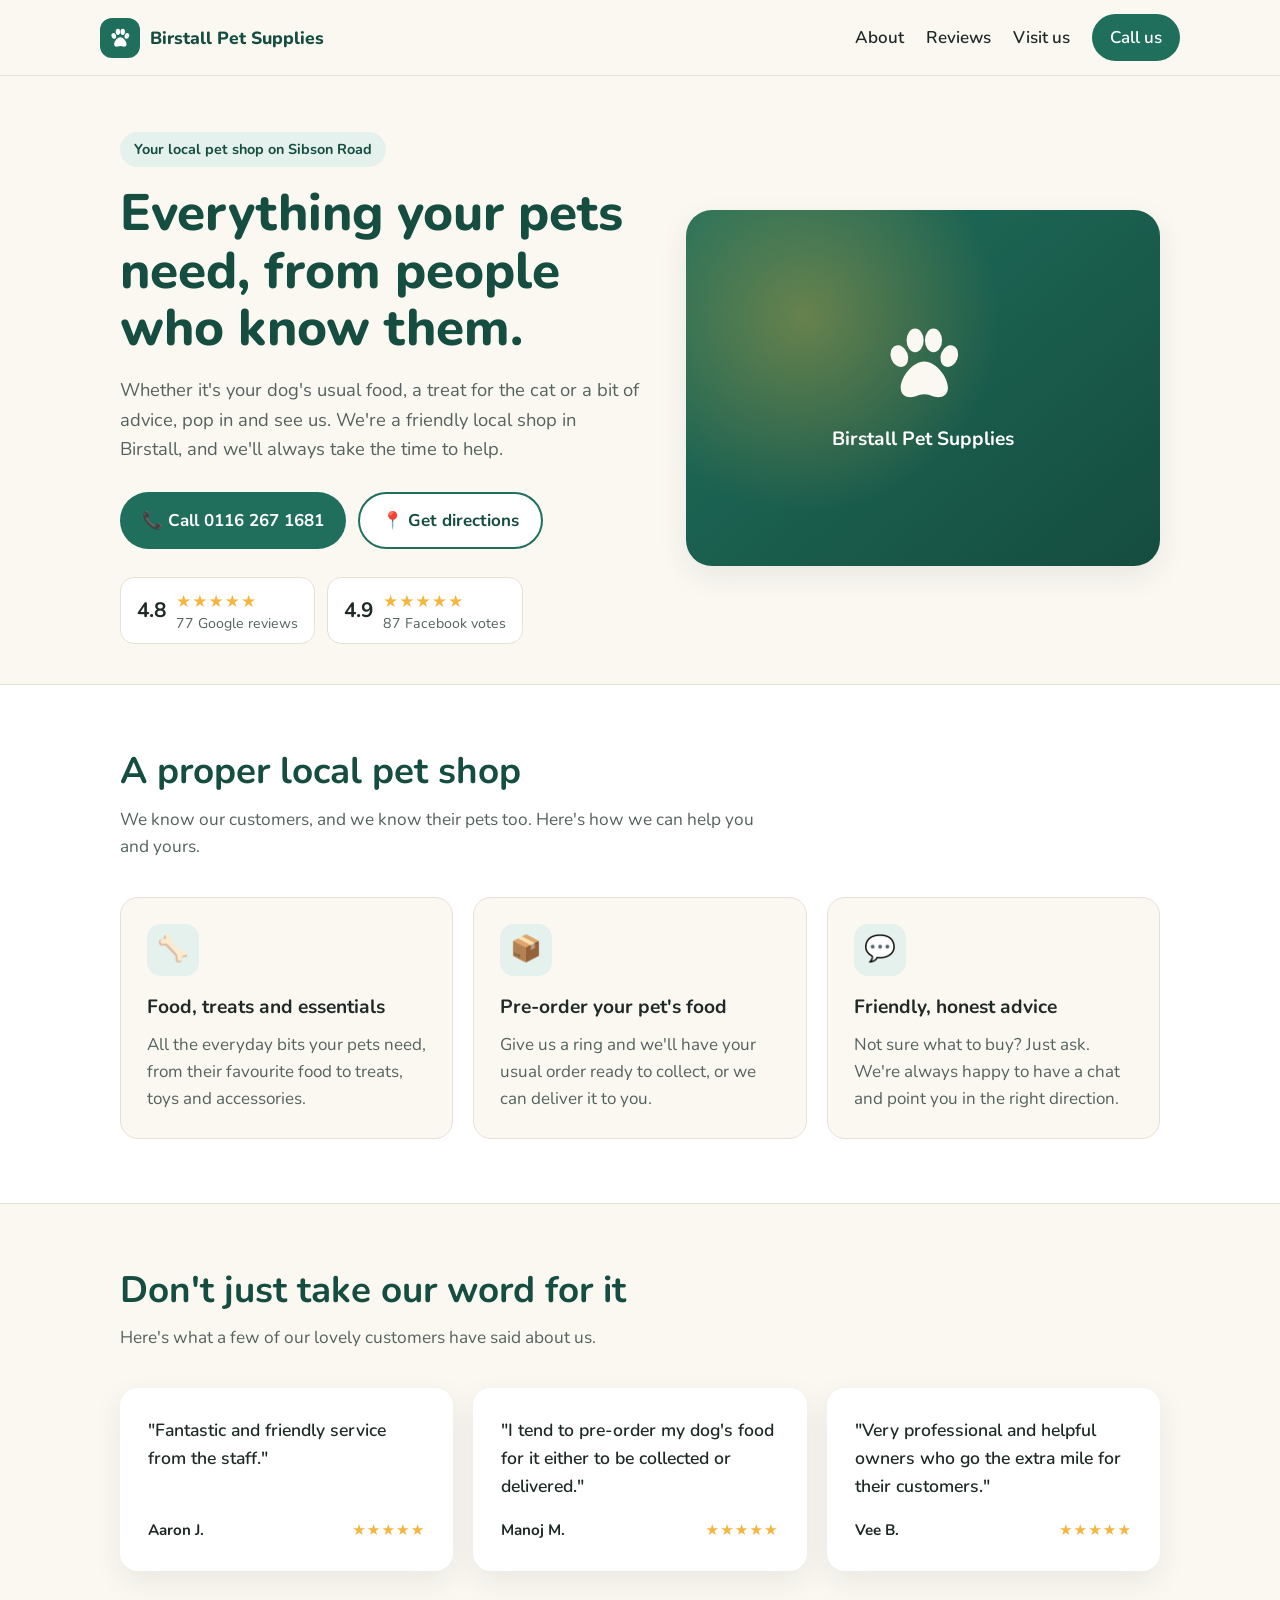
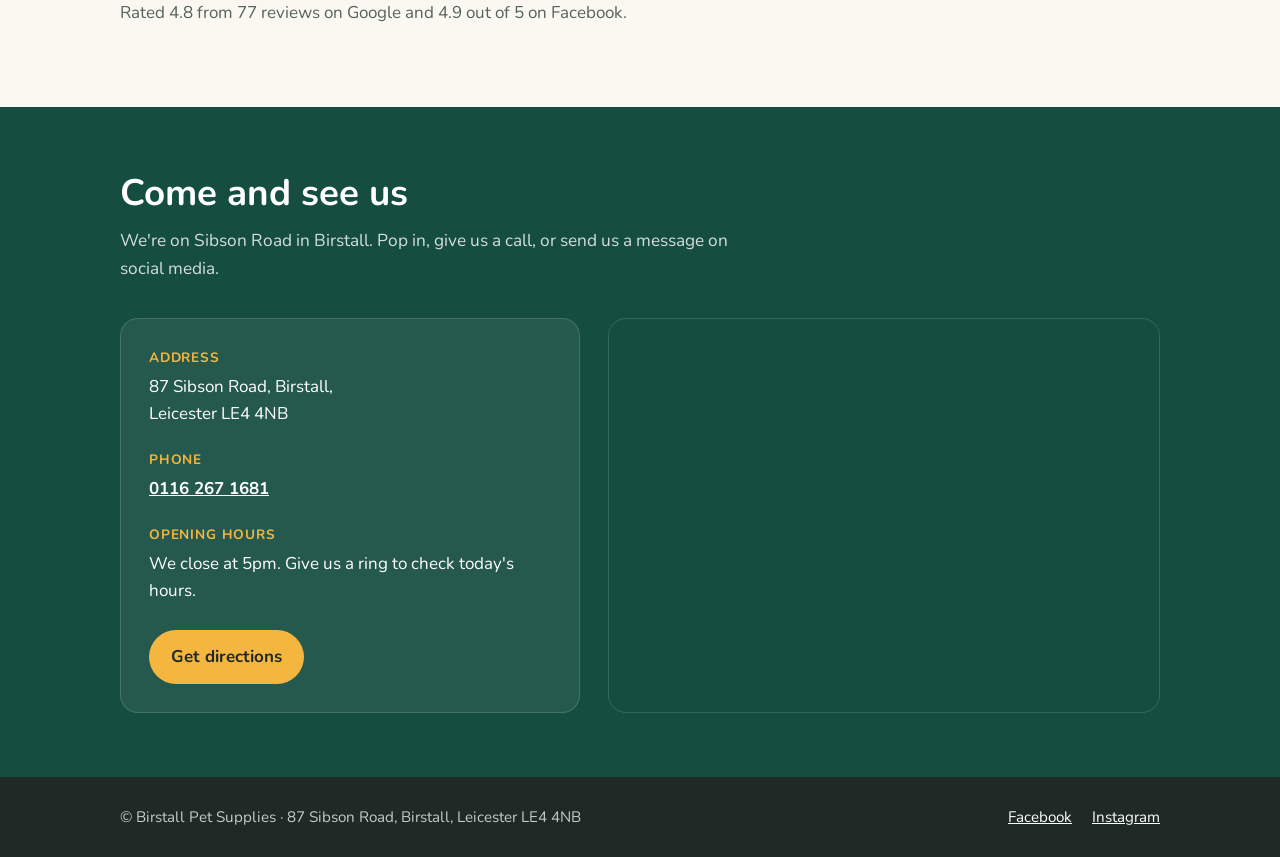
==== birstall-pet-supplies/index.html @ 401f93df "Add Birstall Pet Supplies one-page website mock-up Co-Authored-By: Claude Opus 5.5 <noreply@anthropi" ====
<!doctype html>
<html lang="en-GB">
<head>
  <meta charset="utf-8">
  <meta name="viewport" content="width=device-width, initial-scale=1">
  <title>Birstall Pet Supplies | Your friendly local pet shop in Birstall</title>
  <meta name="description" content="Birstall Pet Supplies on Sibson Road, Birstall. Pet food, treats and everyday essentials, with friendly advice and food you can pre-order for collection or delivery.">
  <link rel="preconnect" href="https://fonts.googleapis.com">
  <link rel="preconnect" href="https://fonts.gstatic.com" crossorigin>
  <link href="https://fonts.googleapis.com/css2?family=Nunito:wght@400;600;700;800&display=swap" rel="stylesheet">
  <style>
    :root {
      --green: #1f6f5c;
      --green-dark: #154d40;
      --green-soft: #e4f1ec;
      --sun: #f4b63f;
      --cream: #fbf8f2;
      --ink: #1f2a27;
      --ink-soft: #55625e;
      --white: #ffffff;
      --line: #e6e1d6;
      --radius: 18px;
      --shadow: 0 10px 30px rgba(31, 42, 39, 0.08);
    }

    * { box-sizing: border-box; }

    html { scroll-behavior: smooth; }

    body {
      margin: 0;
      font-family: "Nunito", system-ui, -apple-system, "Segoe UI", sans-serif;
      color: var(--ink);
      background: var(--cream);
      line-height: 1.6;
      font-size: 17px;
    }

    a { color: var(--green); }

    .wrap {
      width: 100%;
      max-width: 1080px;
      margin: 0 auto;
      padding: 0 20px;
    }

    /* Header */
    header {
      position: sticky;
      top: 0;
      z-index: 10;
      background: rgba(251, 248, 242, 0.95);
      backdrop-filter: blur(6px);
      border-bottom: 1px solid var(--line);
    }

    .nav {
      display: flex;
      align-items: center;
      justify-content: space-between;
      gap: 16px;
      padding: 14px 0;
    }

    .logo {
      display: flex;
      align-items: center;
      gap: 10px;
      font-weight: 800;
      font-size: 1.1rem;
      color: var(--green-dark);
      text-decoration: none;
    }

    .logo-mark {
      display: grid;
      place-items: center;
      width: 40px;
      height: 40px;
      border-radius: 12px;
      background: var(--green);
      color: var(--white);
    }

    .nav-links {
      display: flex;
      gap: 22px;
      align-items: center;
    }

    .nav-links a {
      text-decoration: none;
      color: var(--ink);
      font-weight: 600;
    }

    .nav-links a:hover { color: var(--green); }

    .nav-links a.btn-primary,
    .nav-links a.btn-primary:hover { color: var(--white); }

    .btn {
      display: inline-flex;
      align-items: center;
      justify-content: center;
      gap: 8px;
      padding: 13px 22px;
      border-radius: 999px;
      font-weight: 700;
      text-decoration: none;
      transition: transform 0.15s ease, background 0.15s ease;
    }

    .btn:hover { transform: translateY(-2px); }

    .btn-primary { background: var(--green); color: var(--white); }
    .btn-primary:hover { background: var(--green-dark); }

    .btn-light {
      background: var(--white);
      color: var(--green-dark);
      border: 2px solid var(--green);
    }

    .nav .btn { padding: 10px 18px; }

    /* Hero */
    .hero { padding: 56px 0 40px; }

    .hero-grid {
      display: grid;
      grid-template-columns: 1.1fr 1fr;
      gap: 44px;
      align-items: center;
    }

    .eyebrow {
      display: inline-block;
      background: var(--green-soft);
      color: var(--green-dark);
      font-weight: 700;
      font-size: 0.9rem;
      padding: 6px 14px;
      border-radius: 999px;
      margin-bottom: 18px;
    }

    h1 {
      font-size: clamp(2.1rem, 5vw, 3.2rem);
      line-height: 1.12;
      margin: 0 0 18px;
      color: var(--green-dark);
      font-weight: 800;
    }

    .lead {
      font-size: 1.15rem;
      color: var(--ink-soft);
      margin: 0 0 28px;
    }

    .hero-actions {
      display: flex;
      flex-wrap: wrap;
      gap: 12px;
      margin-bottom: 28px;
    }

    .ratings {
      display: flex;
      flex-wrap: wrap;
      gap: 12px;
    }

    .rating {
      display: flex;
      align-items: center;
      gap: 10px;
      background: var(--white);
      border: 1px solid var(--line);
      border-radius: 14px;
      padding: 10px 16px;
    }

    .rating strong { font-size: 1.3rem; }

    .stars { color: var(--sun); letter-spacing: 1px; }

    .rating small {
      display: block;
      color: var(--ink-soft);
      line-height: 1.3;
    }

    /* Shop photo: drop the Google photo in as images/shop.jpg */
    .hero-photo {
      position: relative;
      aspect-ratio: 4 / 3;
      border-radius: 26px;
      overflow: hidden;
      box-shadow: var(--shadow);
      background:
        radial-gradient(circle at 25% 30%, rgba(244, 182, 63, 0.35), transparent 45%),
        linear-gradient(140deg, var(--green) 0%, var(--green-dark) 100%);
    }

    .hero-photo img {
      position: absolute;
      inset: 0;
      width: 100%;
      height: 100%;
      object-fit: cover;
    }

    .photo-fallback {
      position: absolute;
      inset: 0;
      display: grid;
      place-items: center;
      text-align: center;
      color: var(--white);
      padding: 24px;
    }

    .photo-fallback .paw { color: #fbf8f2; }
    .photo-fallback .paw-svg { width: 84px; height: 84px; }

    .logo-mark .paw-svg { width: 22px; height: 22px; }

    .photo-fallback p {
      margin: 10px 0 0;
      font-weight: 700;
      font-size: 1.2rem;
    }

    /* Sections */
    section { padding: 64px 0; }

    .section-head {
      max-width: 640px;
      margin-bottom: 36px;
    }

    h2 {
      font-size: clamp(1.7rem, 3.5vw, 2.3rem);
      line-height: 1.2;
      margin: 0 0 12px;
      color: var(--green-dark);
    }

    .section-head p {
      margin: 0;
      color: var(--ink-soft);
      font-size: 1.08rem;
    }

    .about {
      background: var(--white);
      border-top: 1px solid var(--line);
      border-bottom: 1px solid var(--line);
    }

    .cards {
      display: grid;
      grid-template-columns: repeat(3, 1fr);
      gap: 20px;
    }

    .card {
      background: var(--cream);
      border: 1px solid var(--line);
      border-radius: var(--radius);
      padding: 26px;
    }

    .card-icon {
      display: grid;
      place-items: center;
      width: 52px;
      height: 52px;
      border-radius: 14px;
      background: var(--green-soft);
      font-size: 1.6rem;
      margin-bottom: 16px;
    }

    .card h3 {
      margin: 0 0 8px;
      font-size: 1.2rem;
    }

    .card p {
      margin: 0;
      color: var(--ink-soft);
    }

    /* Reviews */
    .reviews-grid {
      display: grid;
      grid-template-columns: repeat(3, 1fr);
      gap: 20px;
    }

    .review {
      display: flex;
      flex-direction: column;
      justify-content: space-between;
      gap: 18px;
      margin: 0;
      background: var(--white);
      border-radius: var(--radius);
      padding: 28px;
      box-shadow: var(--shadow);
    }

    .review blockquote {
      margin: 0;
      font-size: 1.1rem;
      font-weight: 600;
    }

    .review figcaption {
      display: flex;
      align-items: center;
      justify-content: space-between;
      gap: 12px;
      color: var(--ink-soft);
      font-size: 0.95rem;
    }

    .review figcaption strong { color: var(--ink); }

    .reviews-note {
      margin-top: 28px;
      color: var(--ink-soft);
    }

    /* Visit */
    .visit { background: var(--green-dark); color: var(--white); }

    .visit h2 { color: var(--white); }

    .visit .section-head p { color: rgba(255, 255, 255, 0.82); }

    .visit-grid {
      display: grid;
      grid-template-columns: 1fr 1.2fr;
      gap: 28px;
      align-items: stretch;
    }

    .details {
      background: rgba(255, 255, 255, 0.07);
      border: 1px solid rgba(255, 255, 255, 0.15);
      border-radius: var(--radius);
      padding: 28px;
    }

    .detail { margin-bottom: 22px; }
    .detail:last-of-type { margin-bottom: 26px; }

    .detail span {
      display: block;
      font-size: 0.85rem;
      font-weight: 700;
      text-transform: uppercase;
      letter-spacing: 0.06em;
      color: var(--sun);
      margin-bottom: 4px;
    }

    .detail a { color: var(--white); font-weight: 700; }

    .visit .btn-primary { background: var(--sun); color: var(--ink); }
    .visit .btn-primary:hover { background: #e9a72a; }

    .map {
      min-height: 320px;
      border-radius: var(--radius);
      overflow: hidden;
      border: 1px solid rgba(255, 255, 255, 0.15);
    }

    .map iframe {
      display: block;
      width: 100%;
      height: 100%;
      min-height: 320px;
      border: 0;
    }

    footer {
      padding: 28px 0;
      background: var(--ink);
      color: rgba(255, 255, 255, 0.75);
      font-size: 0.95rem;
    }

    .footer-row {
      display: flex;
      flex-wrap: wrap;
      gap: 12px 24px;
      justify-content: space-between;
      align-items: center;
    }

    footer a { color: var(--white); margin-left: 16px; }
    footer a:first-child { margin-left: 0; }

    /* Phones and small tablets */
    @media (max-width: 860px) {
      .hero-grid, .visit-grid { grid-template-columns: 1fr; }
      .cards, .reviews-grid { grid-template-columns: 1fr; }
      .nav-links a:not(.btn) { display: none; }
      .hero { padding-top: 32px; }
      section { padding: 48px 0; }
    }

    @media (max-width: 420px) {
      body { font-size: 16px; }
      .logo span:last-child { font-size: 1rem; }
      .hero-actions .btn { flex: 1 1 100%; }
    }
  </style>
</head>
<body>

  <header>
    <div class="wrap nav">
      <a class="logo" href="#top">
        <span class="logo-mark"><svg class="paw-svg" viewBox="0 0 64 64" aria-hidden="true" fill="currentColor"><ellipse cx="14" cy="26" rx="6.5" ry="8.5" transform="rotate(-20 14 26)"/><ellipse cx="26" cy="14" rx="6.5" ry="9"/><ellipse cx="40" cy="14" rx="6.5" ry="9"/><ellipse cx="52" cy="26" rx="6.5" ry="8.5" transform="rotate(20 52 26)"/><path d="M33 30c-9 0-18 12-18 20 0 6 5 8 10 7 3-1 5-2 8-2s5 1 8 2c5 1 10-1 10-7 0-8-9-20-18-20z"/></svg></span>
        <span>Birstall Pet Supplies</span>
      </a>
      <nav class="nav-links" aria-label="Main">
        <a href="#about">About</a>
        <a href="#reviews">Reviews</a>
        <a href="#visit">Visit us</a>
        <a class="btn btn-primary" href="tel:01162671681">Call us</a>
      </nav>
    </div>
  </header>

  <main id="top">

    <section class="hero">
      <div class="wrap hero-grid">
        <div>
          <span class="eyebrow">Your local pet shop on Sibson Road</span>
          <h1>Everything your pets need, from people who know them.</h1>
          <p class="lead">
            Whether it's your dog's usual food, a treat for the cat or a bit of
            advice, pop in and see us. We're a friendly local shop in Birstall,
            and we'll always take the time to help.
          </p>
          <div class="hero-actions">
            <a class="btn btn-primary" href="tel:01162671681">📞 Call 0116 267 1681</a>
            <a class="btn btn-light" href="https://www.google.com/maps/search/?api=1&amp;query=Birstall+Pet+Supplies+87+Sibson+Rd+Birstall+Leicester+LE4+4NB" target="_blank" rel="noopener">📍 Get directions</a>
          </div>
          <div class="ratings">
            <div class="rating">
              <strong>4.8</strong>
              <div>
                <span class="stars" aria-label="4.8 out of 5 stars">★★★★★</span>
                <small>77 Google reviews</small>
              </div>
            </div>
            <div class="rating">
              <strong>4.9</strong>
              <div>
                <span class="stars" aria-label="4.9 out of 5 stars">★★★★★</span>
                <small>87 Facebook votes</small>
              </div>
            </div>
          </div>
        </div>

        <div class="hero-photo">
          <div class="photo-fallback" aria-hidden="true">
            <div>
              <div class="paw"><svg class="paw-svg" viewBox="0 0 64 64" aria-hidden="true" fill="currentColor"><ellipse cx="14" cy="26" rx="6.5" ry="8.5" transform="rotate(-20 14 26)"/><ellipse cx="26" cy="14" rx="6.5" ry="9"/><ellipse cx="40" cy="14" rx="6.5" ry="9"/><ellipse cx="52" cy="26" rx="6.5" ry="8.5" transform="rotate(20 52 26)"/><path d="M33 30c-9 0-18 12-18 20 0 6 5 8 10 7 3-1 5-2 8-2s5 1 8 2c5 1 10-1 10-7 0-8-9-20-18-20z"/></svg></div>
              <p>Birstall Pet Supplies</p>
            </div>
          </div>
          <img src="images/shop.jpg" alt="The Birstall Pet Supplies shop front on Sibson Road" onerror="this.remove()">
        </div>
      </div>
    </section>

    <section class="about" id="about">
      <div class="wrap">
        <div class="section-head">
          <h2>A proper local pet shop</h2>
          <p>
            We know our customers, and we know their pets too. Here's how we
            can help you and yours.
          </p>
        </div>
        <div class="cards">
          <div class="card">
            <div class="card-icon" aria-hidden="true">🦴</div>
            <h3>Food, treats and essentials</h3>
            <p>All the everyday bits your pets need, from their favourite food to treats, toys and accessories.</p>
          </div>
          <div class="card">
            <div class="card-icon" aria-hidden="true">📦</div>
            <h3>Pre-order your pet's food</h3>
            <p>Give us a ring and we'll have your usual order ready to collect, or we can deliver it to you.</p>
          </div>
          <div class="card">
            <div class="card-icon" aria-hidden="true">💬</div>
            <h3>Friendly, honest advice</h3>
            <p>Not sure what to buy? Just ask. We're always happy to have a chat and point you in the right direction.</p>
          </div>
        </div>
      </div>
    </section>

    <section id="reviews">
      <div class="wrap">
        <div class="section-head">
          <h2>Don't just take our word for it</h2>
          <p>Here's what a few of our lovely customers have said about us.</p>
        </div>
        <div class="reviews-grid">
          <figure class="review">
            <blockquote>"Fantastic and friendly service from the staff."</blockquote>
            <figcaption><strong>Aaron J.</strong> <span class="stars">★★★★★</span></figcaption>
          </figure>
          <figure class="review">
            <blockquote>"I tend to pre-order my dog's food for it either to be collected or delivered."</blockquote>
            <figcaption><strong>Manoj M.</strong> <span class="stars">★★★★★</span></figcaption>
          </figure>
          <figure class="review">
            <blockquote>"Very professional and helpful owners who go the extra mile for their customers."</blockquote>
            <figcaption><strong>Vee B.</strong> <span class="stars">★★★★★</span></figcaption>
          </figure>
        </div>
        <p class="reviews-note">Rated 4.8 from 77 reviews on Google and 4.9 out of 5 on Facebook.</p>
      </div>
    </section>

    <section class="visit" id="visit">
      <div class="wrap">
        <div class="section-head">
          <h2>Come and see us</h2>
          <p>We're on Sibson Road in Birstall. Pop in, give us a call, or send us a message on social media.</p>
        </div>
        <div class="visit-grid">
          <div class="details">
            <div class="detail">
              <span>Address</span>
              87 Sibson Road, Birstall,<br>Leicester LE4 4NB
            </div>
            <div class="detail">
              <span>Phone</span>
              <a href="tel:01162671681">0116 267 1681</a>
            </div>
            <div class="detail">
              <span>Opening hours</span>
              <!-- TODO: add the full opening hours for each day -->
              We close at 5pm. Give us a ring to check today's hours.
            </div>
            <a class="btn btn-primary" href="https://www.google.com/maps/search/?api=1&amp;query=Birstall+Pet+Supplies+87+Sibson+Rd+Birstall+Leicester+LE4+4NB" target="_blank" rel="noopener">Get directions</a>
          </div>
          <div class="map">
            <iframe
              title="Map showing Birstall Pet Supplies, 87 Sibson Road, Birstall"
              src="https://maps.google.com/maps?q=Birstall%20Pet%20Supplies%2C%2087%20Sibson%20Rd%2C%20Birstall%2C%20Leicester%20LE4%204NB&amp;z=15&amp;output=embed"
              loading="lazy"
              referrerpolicy="no-referrer-when-downgrade"></iframe>
          </div>
        </div>
      </div>
    </section>

  </main>

  <footer>
    <div class="wrap footer-row">
      <span>© Birstall Pet Supplies · 87 Sibson Road, Birstall, Leicester LE4 4NB</span>
      <span>
        <!-- TODO: swap # for the shop's real Facebook and Instagram links -->
        <a href="#">Facebook</a>
        <a href="#">Instagram</a>
      </span>
    </div>
  </footer>

</body>
</html>
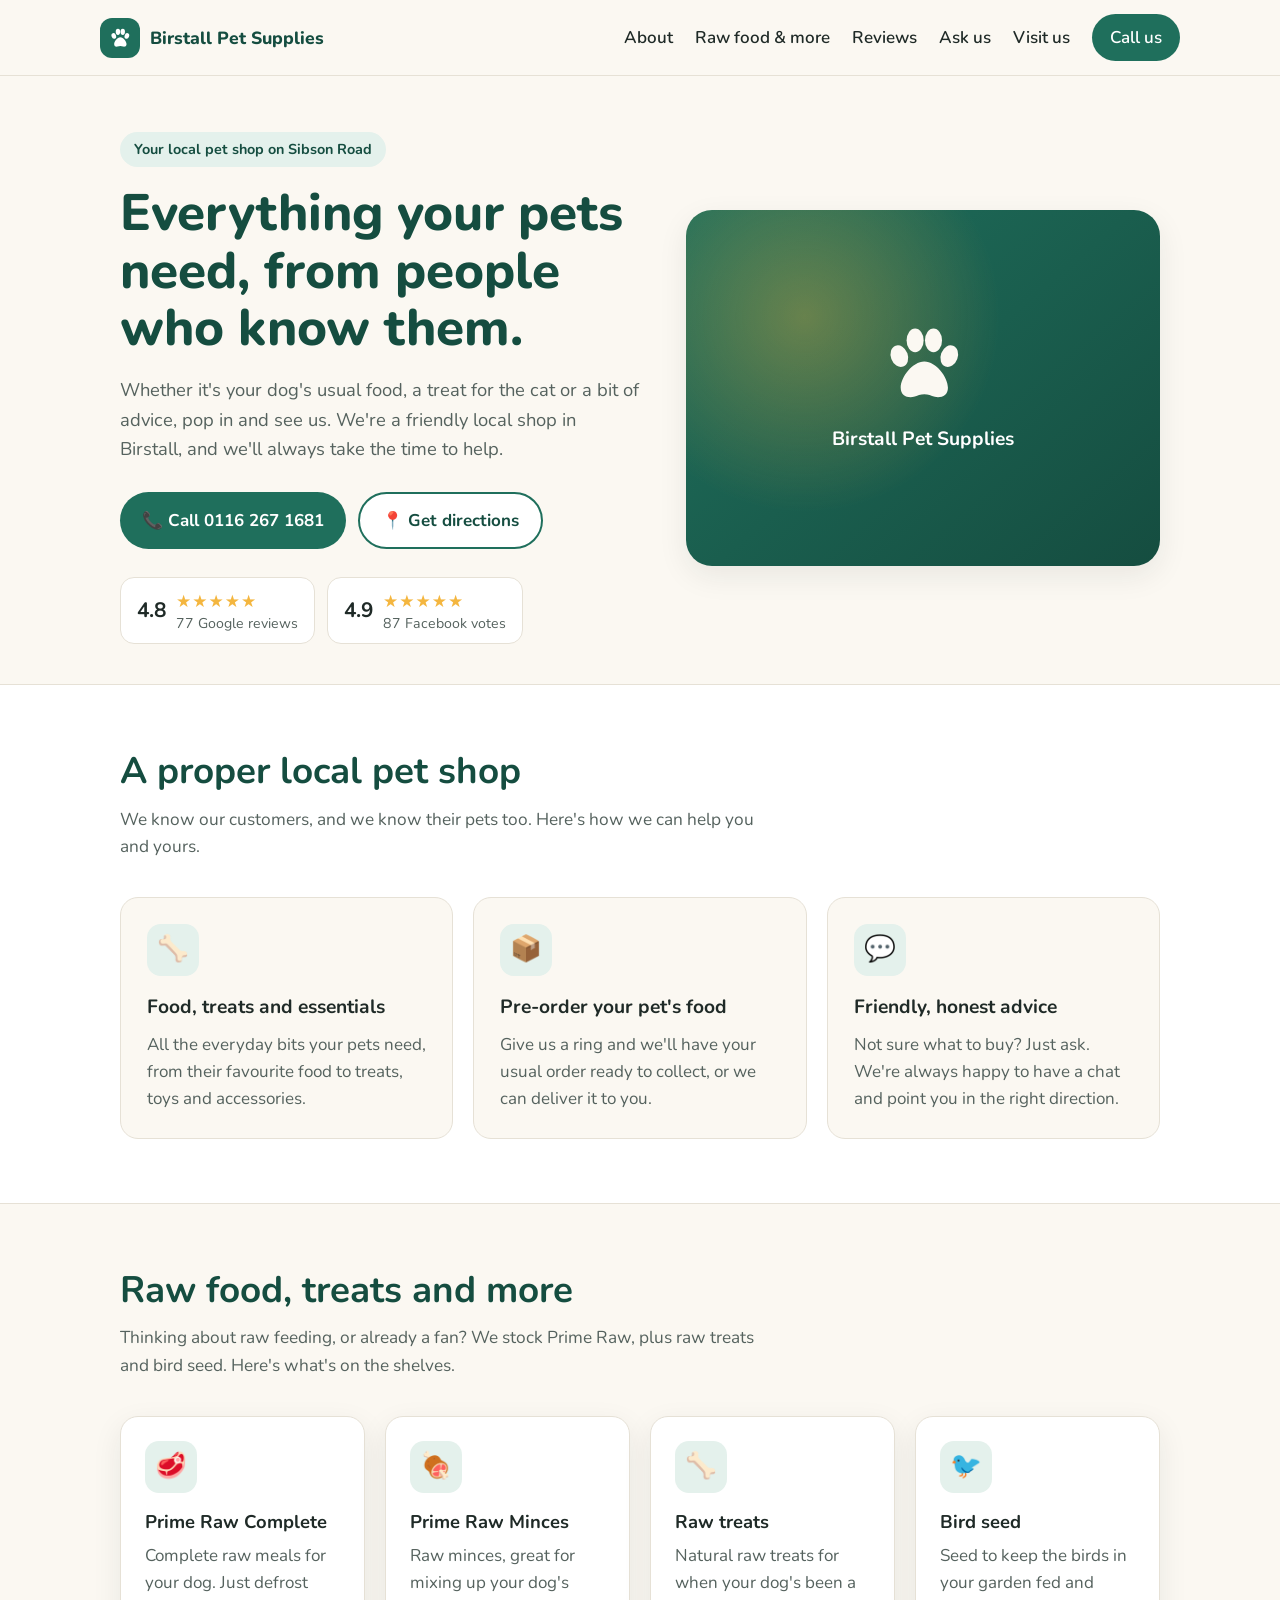
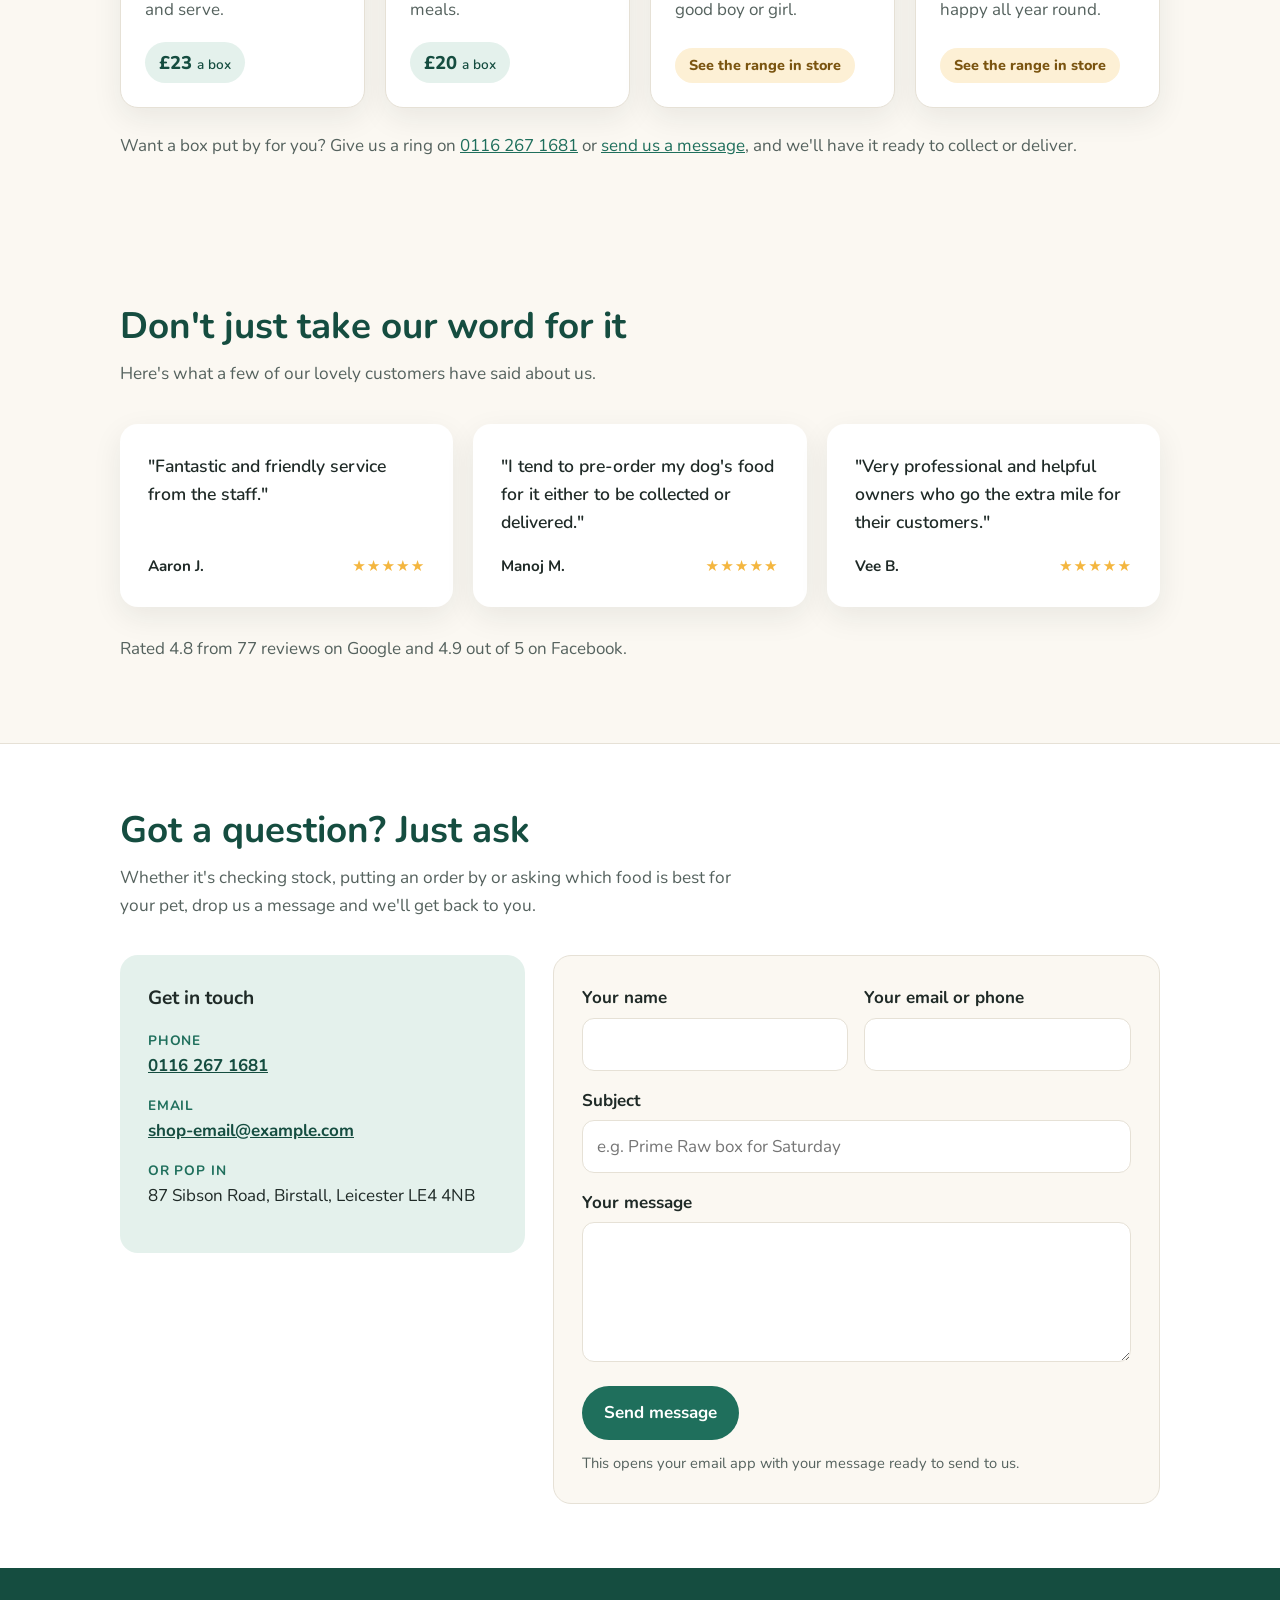
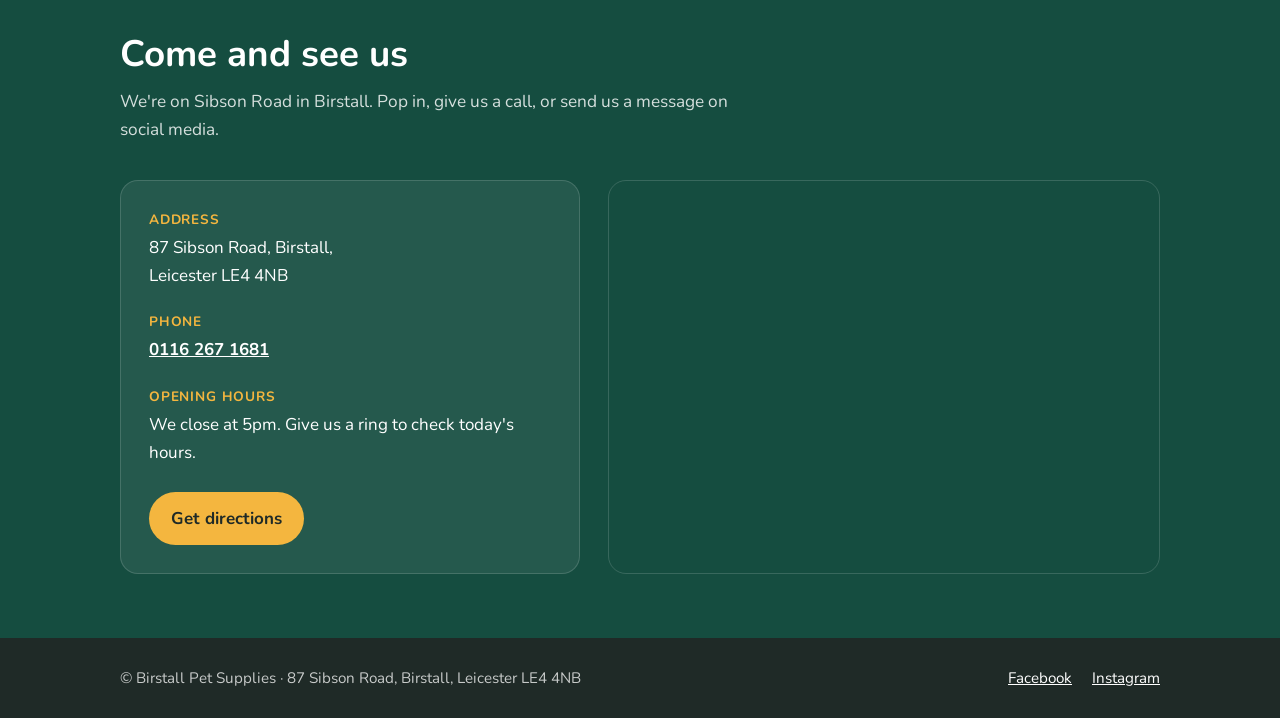
==== commit 99adc3ac: "Add raw food, treats and bird seed section and enquiry form Co-Authored-By: Claude Opus 5.5 <noreply" ====
--- a/birstall-pet-supplies/index.html
+++ b/birstall-pet-supplies/index.html
@@ -336,6 +336,138 @@
       color: var(--ink-soft);
     }
 
+    /* Products */
+    .products-grid {
+      display: grid;
+      grid-template-columns: repeat(4, 1fr);
+      gap: 20px;
+    }
+
+    .product {
+      display: flex;
+      flex-direction: column;
+      background: var(--white);
+      border: 1px solid var(--line);
+      border-radius: var(--radius);
+      padding: 24px;
+      box-shadow: var(--shadow);
+    }
+
+    .product .card-icon { margin-bottom: 14px; }
+
+    .product h3 {
+      margin: 0 0 6px;
+      font-size: 1.15rem;
+    }
+
+    .product p {
+      margin: 0 0 18px;
+      color: var(--ink-soft);
+      flex: 1;
+    }
+
+    .price {
+      align-self: flex-start;
+      background: var(--green-soft);
+      color: var(--green-dark);
+      font-weight: 800;
+      font-size: 1.15rem;
+      padding: 6px 14px;
+      border-radius: 999px;
+    }
+
+    .price small { font-weight: 600; font-size: 0.85rem; }
+
+    .price-ask { background: #fdf0d5; color: #7a5410; font-size: 0.9rem; }
+
+    .products-note {
+      margin-top: 24px;
+      color: var(--ink-soft);
+    }
+
+    /* Enquiry form */
+    .ask {
+      background: var(--white);
+      border-top: 1px solid var(--line);
+    }
+
+    .ask-grid {
+      display: grid;
+      grid-template-columns: 1fr 1.5fr;
+      gap: 28px;
+      align-items: start;
+    }
+
+    .contact-card {
+      background: var(--green-soft);
+      border-radius: var(--radius);
+      padding: 28px;
+    }
+
+    .contact-card h3 { margin: 0 0 16px; font-size: 1.2rem; }
+
+    .contact-line { margin-bottom: 16px; }
+
+    .contact-line span {
+      display: block;
+      font-size: 0.85rem;
+      font-weight: 700;
+      text-transform: uppercase;
+      letter-spacing: 0.06em;
+      color: var(--green);
+    }
+
+    .contact-line a { font-weight: 700; color: var(--green-dark); word-break: break-word; }
+
+    .enquiry {
+      background: var(--cream);
+      border: 1px solid var(--line);
+      border-radius: var(--radius);
+      padding: 28px;
+    }
+
+    .field { margin-bottom: 16px; }
+
+    .field-row {
+      display: grid;
+      grid-template-columns: 1fr 1fr;
+      gap: 16px;
+    }
+
+    .enquiry label {
+      display: block;
+      font-weight: 700;
+      margin-bottom: 6px;
+    }
+
+    .enquiry input,
+    .enquiry textarea {
+      width: 100%;
+      font: inherit;
+      color: var(--ink);
+      background: var(--white);
+      border: 1.5px solid var(--line);
+      border-radius: 12px;
+      padding: 12px 14px;
+    }
+
+    .enquiry textarea { min-height: 140px; resize: vertical; }
+
+    .enquiry input:focus,
+    .enquiry textarea:focus {
+      outline: none;
+      border-color: var(--green);
+      box-shadow: 0 0 0 3px rgba(31, 111, 92, 0.15);
+    }
+
+    .enquiry button { border: 0; cursor: pointer; font: inherit; font-weight: 700; }
+
+    .form-note {
+      margin: 12px 0 0;
+      font-size: 0.92rem;
+      color: var(--ink-soft);
+    }
+
     /* Visit */
     .visit { background: var(--green-dark); color: var(--white); }
 
@@ -411,10 +543,15 @@
     /* Phones and small tablets */
     @media (max-width: 860px) {
       .hero-grid, .visit-grid { grid-template-columns: 1fr; }
-      .cards, .reviews-grid { grid-template-columns: 1fr; }
+      .cards, .reviews-grid, .ask-grid { grid-template-columns: 1fr; }
+      .products-grid { grid-template-columns: 1fr 1fr; }
       .nav-links a:not(.btn) { display: none; }
       .hero { padding-top: 32px; }
       section { padding: 48px 0; }
+    }
+
+    @media (max-width: 560px) {
+      .products-grid, .field-row { grid-template-columns: 1fr; }
     }
 
     @media (max-width: 420px) {
@@ -434,7 +571,9 @@
       </a>
       <nav class="nav-links" aria-label="Main">
         <a href="#about">About</a>
+        <a href="#shop">Raw food &amp; more</a>
         <a href="#reviews">Reviews</a>
+        <a href="#ask">Ask us</a>
         <a href="#visit">Visit us</a>
         <a class="btn btn-primary" href="tel:01162671681">Call us</a>
       </nav>
@@ -516,6 +655,49 @@
       </div>
     </section>
 
+    <section id="shop">
+      <div class="wrap">
+        <div class="section-head">
+          <h2>Raw food, treats and more</h2>
+          <p>
+            Thinking about raw feeding, or already a fan? We stock Prime Raw,
+            plus raw treats and bird seed. Here's what's on the shelves.
+          </p>
+        </div>
+        <div class="products-grid">
+          <div class="product">
+            <div class="card-icon" aria-hidden="true">🥩</div>
+            <h3>Prime Raw Complete</h3>
+            <p>Complete raw meals for your dog. Just defrost and serve.</p>
+            <span class="price">£23 <small>a box</small></span>
+          </div>
+          <div class="product">
+            <div class="card-icon" aria-hidden="true">🍖</div>
+            <h3>Prime Raw Minces</h3>
+            <p>Raw minces, great for mixing up your dog's meals.</p>
+            <span class="price">£20 <small>a box</small></span>
+          </div>
+          <div class="product">
+            <div class="card-icon" aria-hidden="true">🦴</div>
+            <h3>Raw treats</h3>
+            <p>Natural raw treats for when your dog's been a good boy or girl.</p>
+            <span class="price price-ask">See the range in store</span>
+          </div>
+          <div class="product">
+            <div class="card-icon" aria-hidden="true">🐦</div>
+            <h3>Bird seed</h3>
+            <p>Seed to keep the birds in your garden fed and happy all year round.</p>
+            <span class="price price-ask">See the range in store</span>
+          </div>
+        </div>
+        <p class="products-note">
+          Want a box put by for you? Give us a ring on
+          <a href="tel:01162671681">0116 267 1681</a> or <a href="#ask">send us a message</a>,
+          and we'll have it ready to collect or deliver.
+        </p>
+      </div>
+    </section>
+
     <section id="reviews">
       <div class="wrap">
         <div class="section-head">
@@ -540,6 +722,58 @@
       </div>
     </section>
 
+    <section class="ask" id="ask">
+      <div class="wrap">
+        <div class="section-head">
+          <h2>Got a question? Just ask</h2>
+          <p>
+            Whether it's checking stock, putting an order by or asking which food
+            is best for your pet, drop us a message and we'll get back to you.
+          </p>
+        </div>
+        <div class="ask-grid">
+          <div class="contact-card">
+            <h3>Get in touch</h3>
+            <div class="contact-line">
+              <span>Phone</span>
+              <a href="tel:01162671681">0116 267 1681</a>
+            </div>
+            <div class="contact-line">
+              <span>Email</span>
+              <a class="shop-email-link" href="#"></a>
+            </div>
+            <div class="contact-line">
+              <span>Or pop in</span>
+              87 Sibson Road, Birstall, Leicester LE4 4NB
+            </div>
+          </div>
+
+          <form class="enquiry" id="enquiry-form">
+            <div class="field-row">
+              <div class="field">
+                <label for="enq-name">Your name</label>
+                <input id="enq-name" name="name" type="text" autocomplete="name" required>
+              </div>
+              <div class="field">
+                <label for="enq-contact">Your email or phone</label>
+                <input id="enq-contact" name="contact" type="text" autocomplete="email" required>
+              </div>
+            </div>
+            <div class="field">
+              <label for="enq-subject">Subject</label>
+              <input id="enq-subject" name="subject" type="text" placeholder="e.g. Prime Raw box for Saturday" required>
+            </div>
+            <div class="field">
+              <label for="enq-message">Your message</label>
+              <textarea id="enq-message" name="message" required></textarea>
+            </div>
+            <button class="btn btn-primary" type="submit">Send message</button>
+            <p class="form-note">This opens your email app with your message ready to send to us.</p>
+          </form>
+        </div>
+      </div>
+    </section>
+
     <section class="visit" id="visit">
       <div class="wrap">
         <div class="section-head">
@@ -587,5 +821,28 @@
     </div>
   </footer>
 
+  <script>
+    // TODO: put the shop's real email address here
+    const SHOP_EMAIL = "shop-email@example.com";
+
+    document.querySelectorAll(".shop-email-link").forEach((link) => {
+      link.href = "mailto:" + SHOP_EMAIL;
+      link.textContent = SHOP_EMAIL;
+    });
+
+    document.getElementById("enquiry-form").addEventListener("submit", (event) => {
+      event.preventDefault();
+      const form = event.target;
+      const body =
+        form.message.value.trim() +
+        "\n\nFrom: " + form.name.value.trim() +
+        "\nContact: " + form.contact.value.trim();
+      window.location.href =
+        "mailto:" + SHOP_EMAIL +
+        "?subject=" + encodeURIComponent(form.subject.value.trim()) +
+        "&body=" + encodeURIComponent(body);
+    });
+  </script>
+
 </body>
 </html>
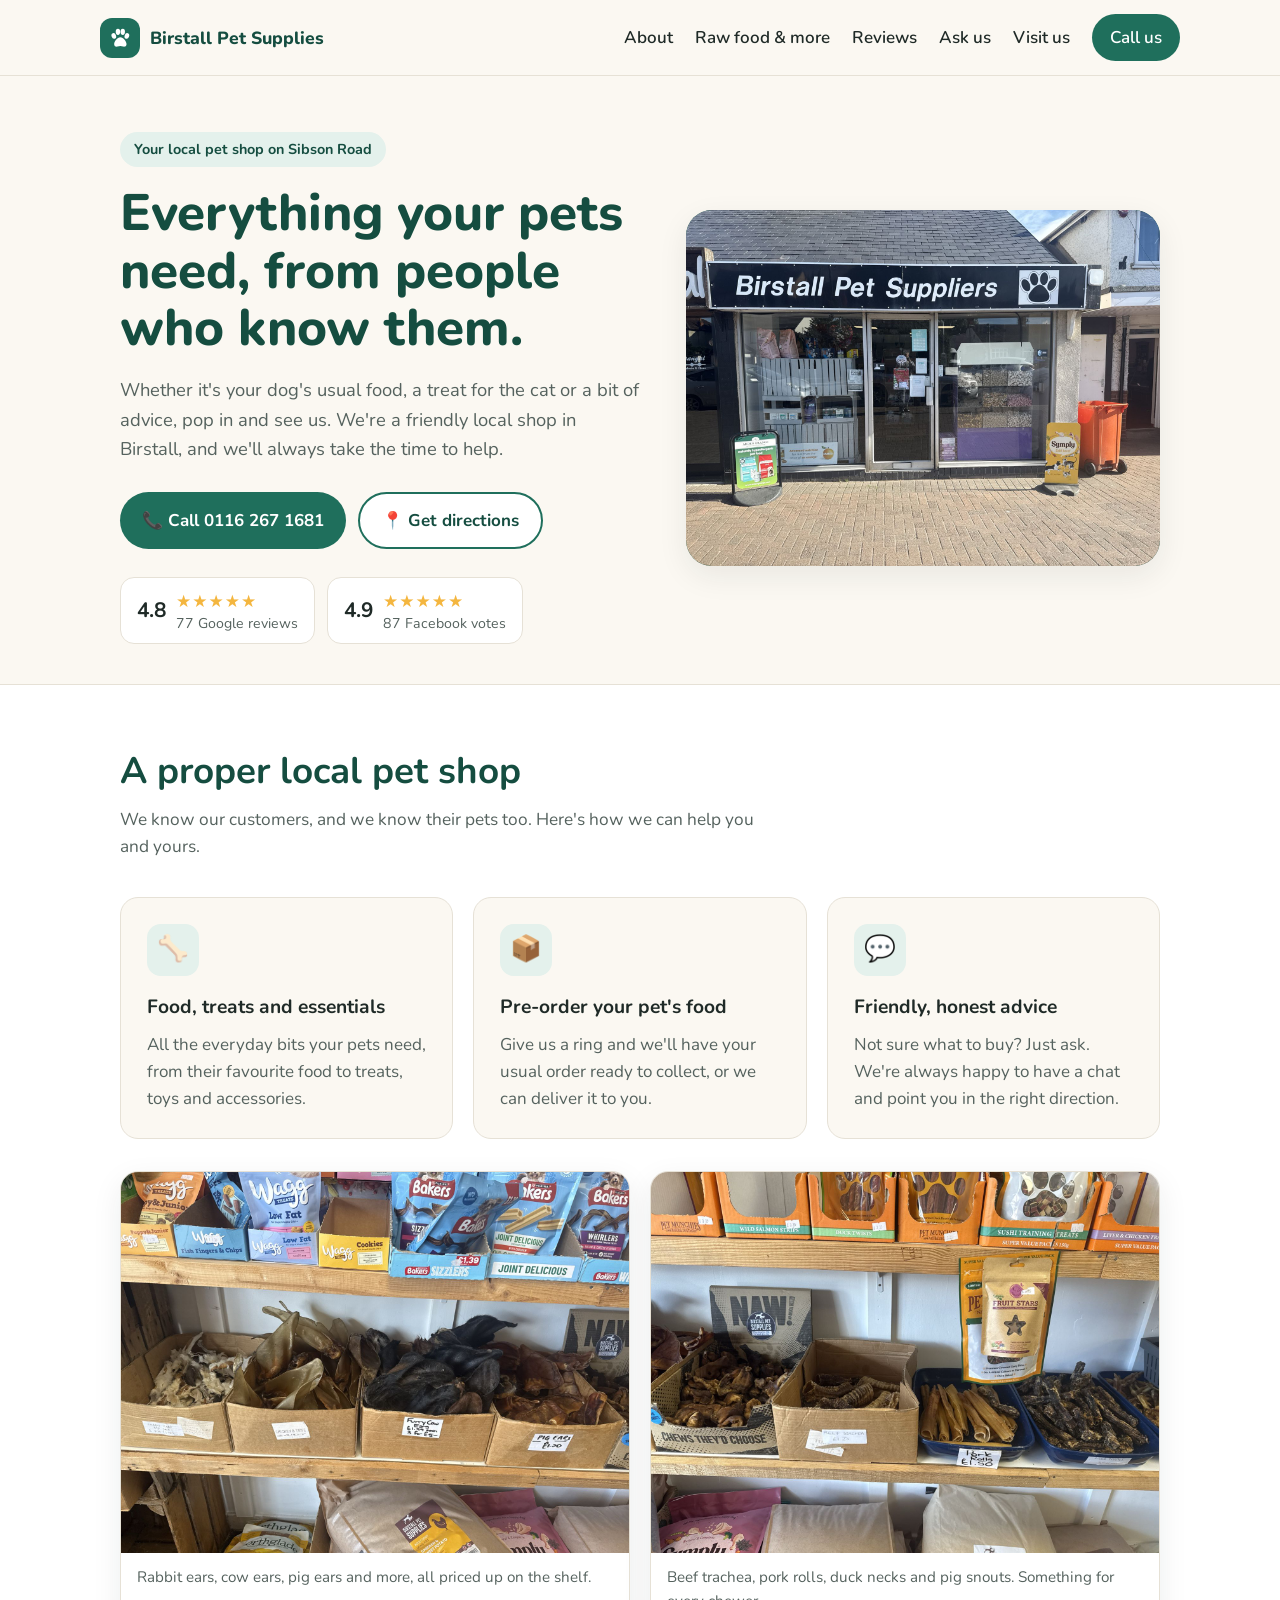
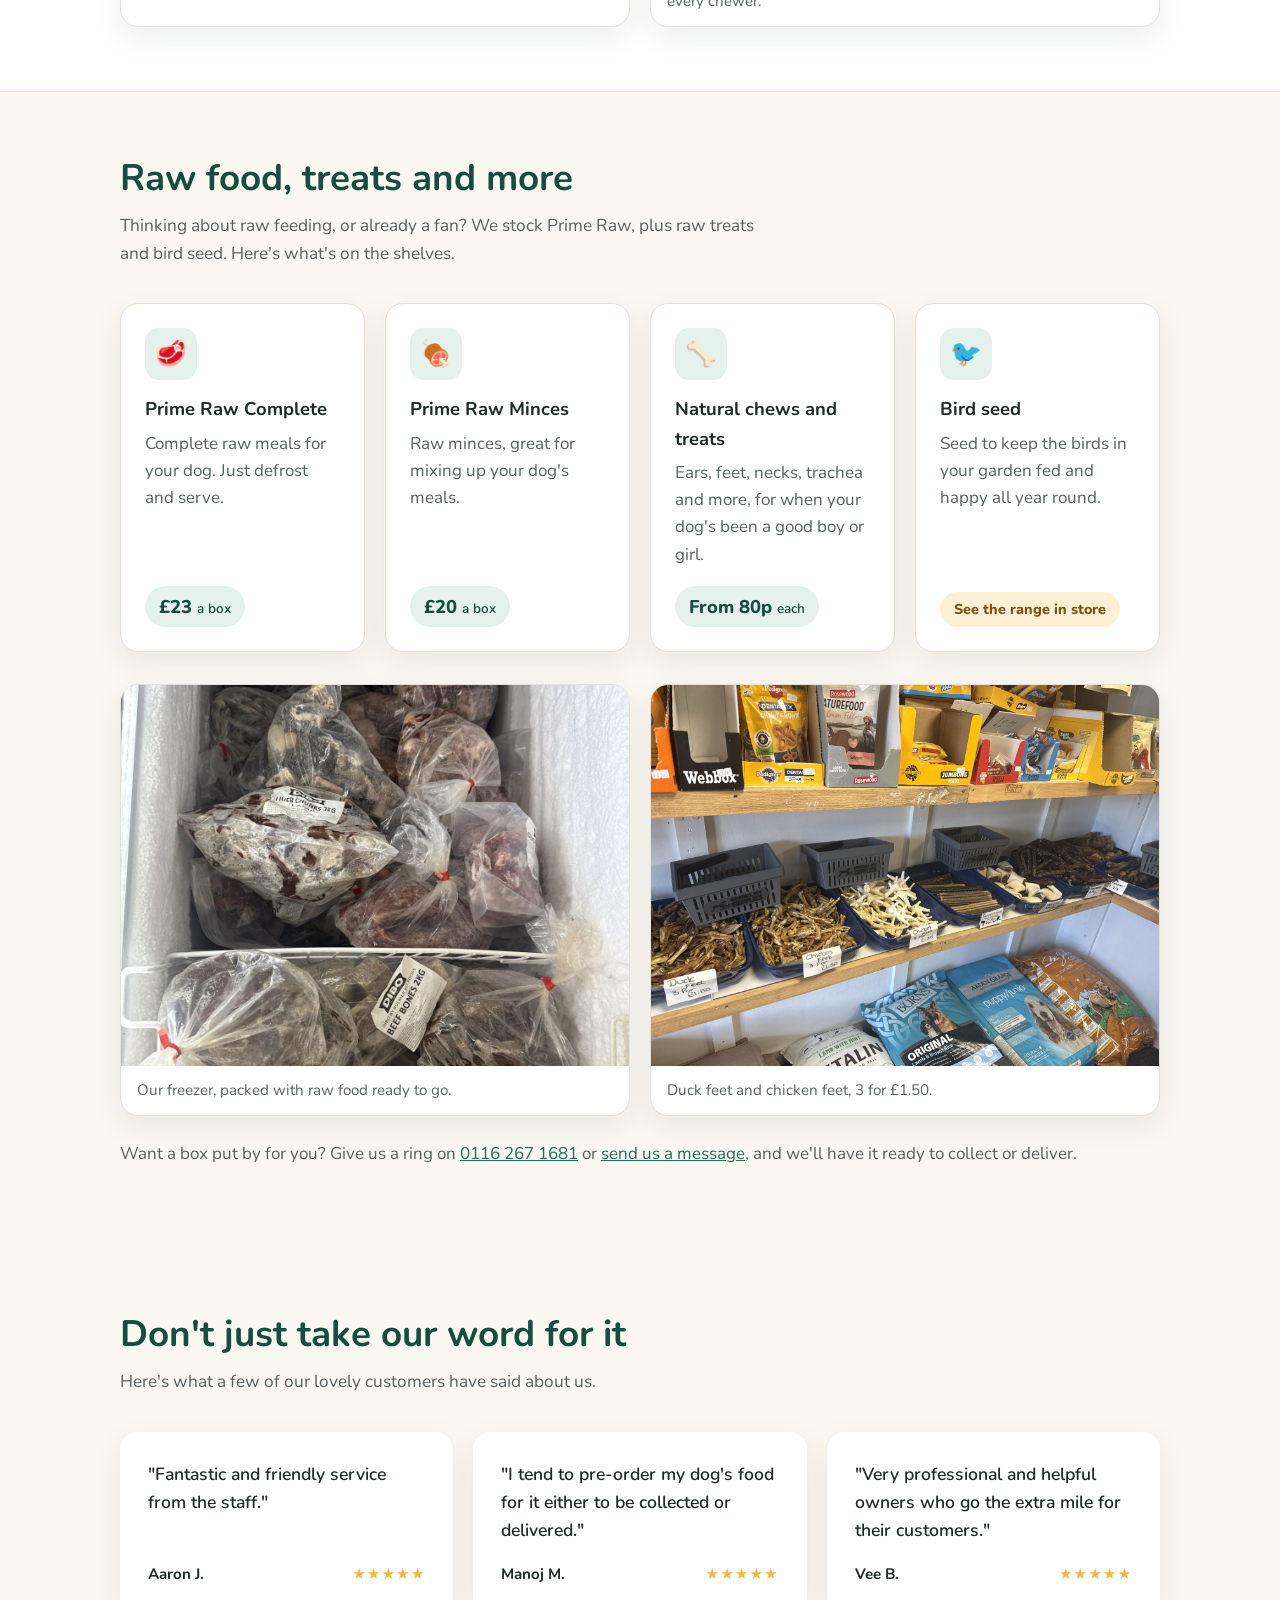
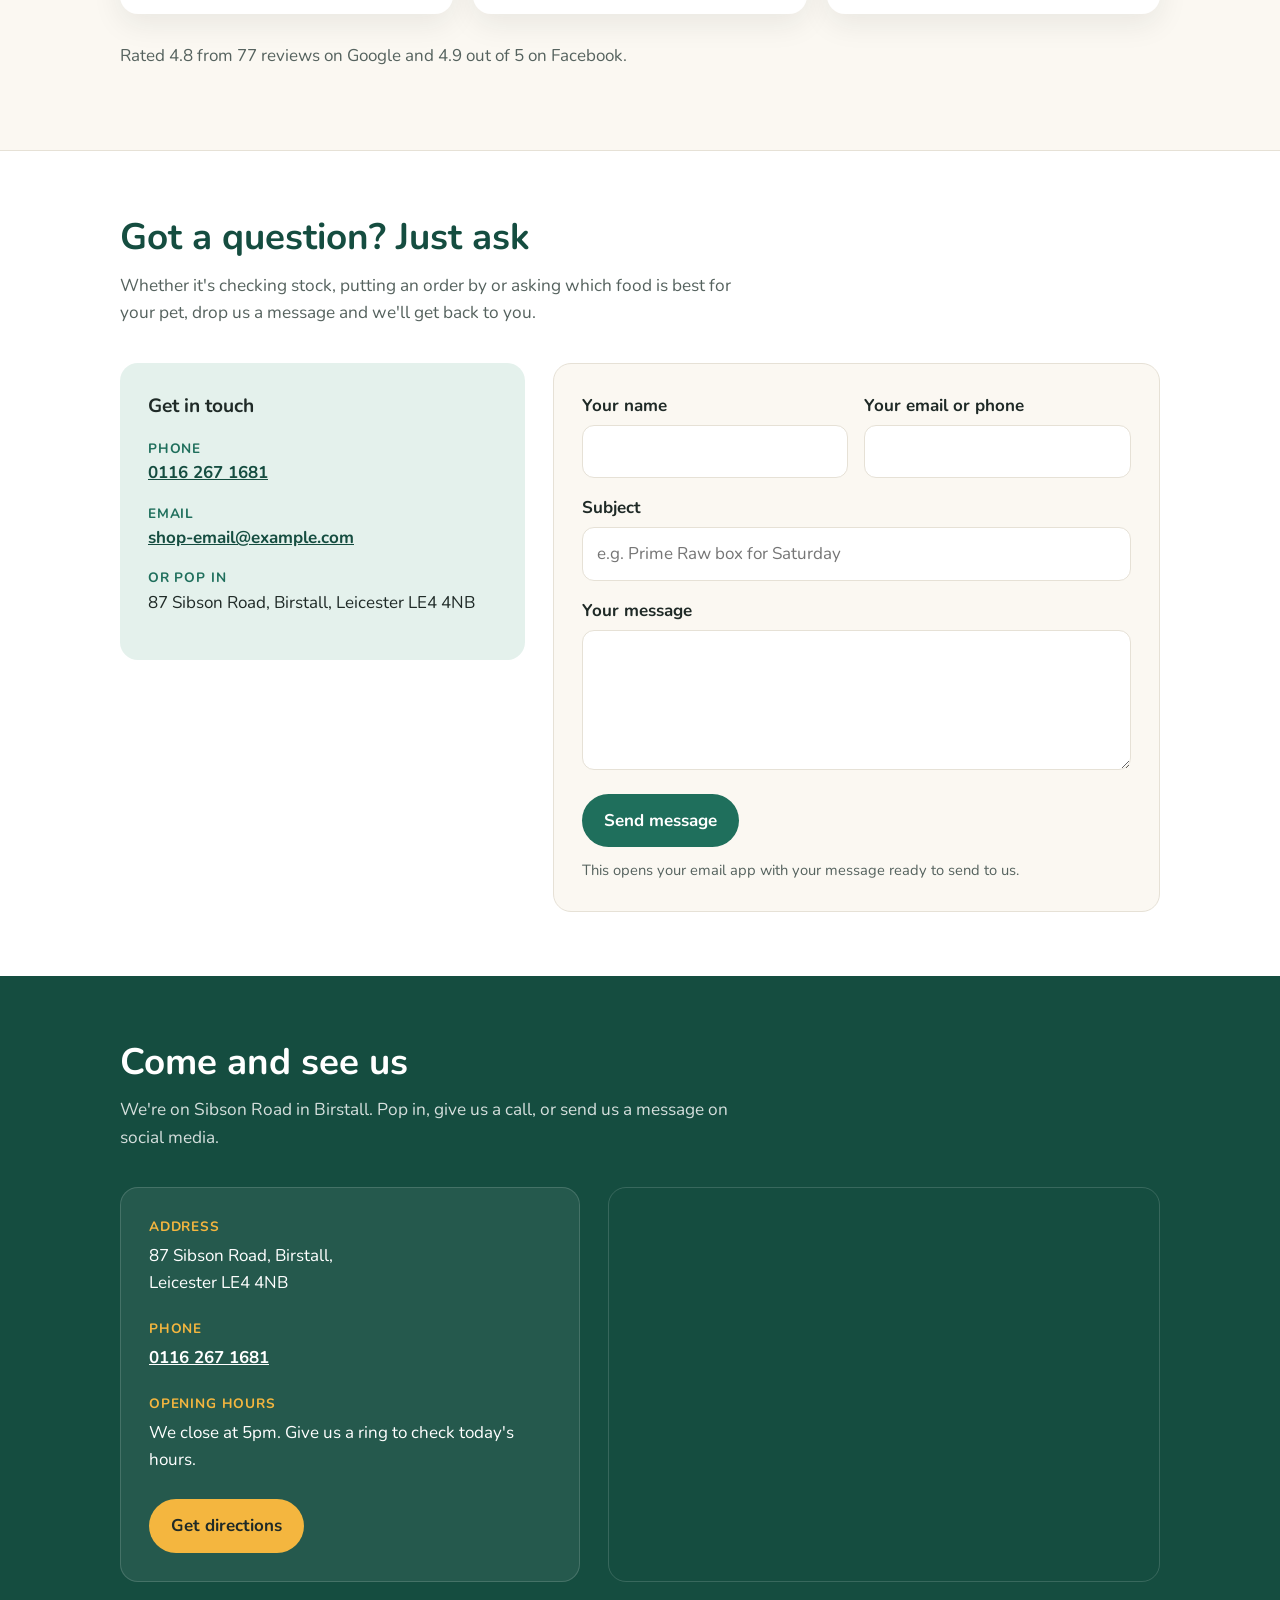
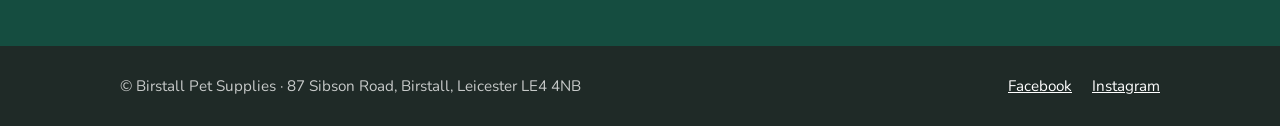
==== commit 7904c968: "Add shop front and product photos to Birstall Pet Supplies site Co-Authored-By: Claude Opus 5.5 <nor" ====
--- a/birstall-pet-supplies/index.html
+++ b/birstall-pet-supplies/index.html
@@ -336,6 +336,36 @@
       color: var(--ink-soft);
     }
 
+    /* Photo rows */
+    .photo-row {
+      display: grid;
+      grid-template-columns: 1fr 1fr;
+      gap: 20px;
+      margin-top: 32px;
+    }
+
+    .photo {
+      margin: 0;
+      border-radius: var(--radius);
+      overflow: hidden;
+      background: var(--white);
+      border: 1px solid var(--line);
+      box-shadow: var(--shadow);
+    }
+
+    .photo img {
+      display: block;
+      width: 100%;
+      aspect-ratio: 4 / 3;
+      object-fit: cover;
+    }
+
+    .photo figcaption {
+      padding: 12px 16px;
+      color: var(--ink-soft);
+      font-size: 0.95rem;
+    }
+
     /* Products */
     .products-grid {
       display: grid;
@@ -551,7 +581,7 @@
     }
 
     @media (max-width: 560px) {
-      .products-grid, .field-row { grid-template-columns: 1fr; }
+      .products-grid, .field-row, .photo-row { grid-template-columns: 1fr; }
     }
 
     @media (max-width: 420px) {
@@ -621,7 +651,7 @@
               <p>Birstall Pet Supplies</p>
             </div>
           </div>
-          <img src="images/shop.jpg" alt="The Birstall Pet Supplies shop front on Sibson Road" onerror="this.remove()">
+          <img src="images/shop.jpg" alt="The Birstall Pet Supplies shop front on Sibson Road, with pet food displays in the windows">
         </div>
       </div>
     </section>
@@ -652,6 +682,16 @@
             <p>Not sure what to buy? Just ask. We're always happy to have a chat and point you in the right direction.</p>
           </div>
         </div>
+        <div class="photo-row">
+          <figure class="photo">
+            <img src="images/treats-ears.jpg" alt="Boxes of natural chews on a shelf: rabbit ears, cow ears, furry cow ears and pig ears" loading="lazy">
+            <figcaption>Rabbit ears, cow ears, pig ears and more, all priced up on the shelf.</figcaption>
+          </figure>
+          <figure class="photo">
+            <img src="images/treats-chews.jpg" alt="Trays of natural chews including pig snouts, beef trachea, pork rolls and duck necks" loading="lazy">
+            <figcaption>Beef trachea, pork rolls, duck necks and pig snouts. Something for every chewer.</figcaption>
+          </figure>
+        </div>
       </div>
     </section>
 
@@ -679,9 +719,9 @@
           </div>
           <div class="product">
             <div class="card-icon" aria-hidden="true">🦴</div>
-            <h3>Raw treats</h3>
-            <p>Natural raw treats for when your dog's been a good boy or girl.</p>
-            <span class="price price-ask">See the range in store</span>
+            <h3>Natural chews and treats</h3>
+            <p>Ears, feet, necks, trachea and more, for when your dog's been a good boy or girl.</p>
+            <span class="price">From 80p <small>each</small></span>
           </div>
           <div class="product">
             <div class="card-icon" aria-hidden="true">🐦</div>
@@ -689,6 +729,16 @@
             <p>Seed to keep the birds in your garden fed and happy all year round.</p>
             <span class="price price-ask">See the range in store</span>
           </div>
+        </div>
+        <div class="photo-row">
+          <figure class="photo">
+            <img src="images/freezer.jpg" alt="A chest freezer full of bags of frozen raw dog food, including liver chunks and beef bones" loading="lazy" style="object-position: center 40%;">
+            <figcaption>Our freezer, packed with raw food ready to go.</figcaption>
+          </figure>
+          <figure class="photo">
+            <img src="images/treats-feet.jpg" alt="Trays of duck feet, chicken feet and puffed chicken feet, priced at 3 for £1.50" loading="lazy">
+            <figcaption>Duck feet and chicken feet, 3 for £1.50.</figcaption>
+          </figure>
         </div>
         <p class="products-note">
           Want a box put by for you? Give us a ring on
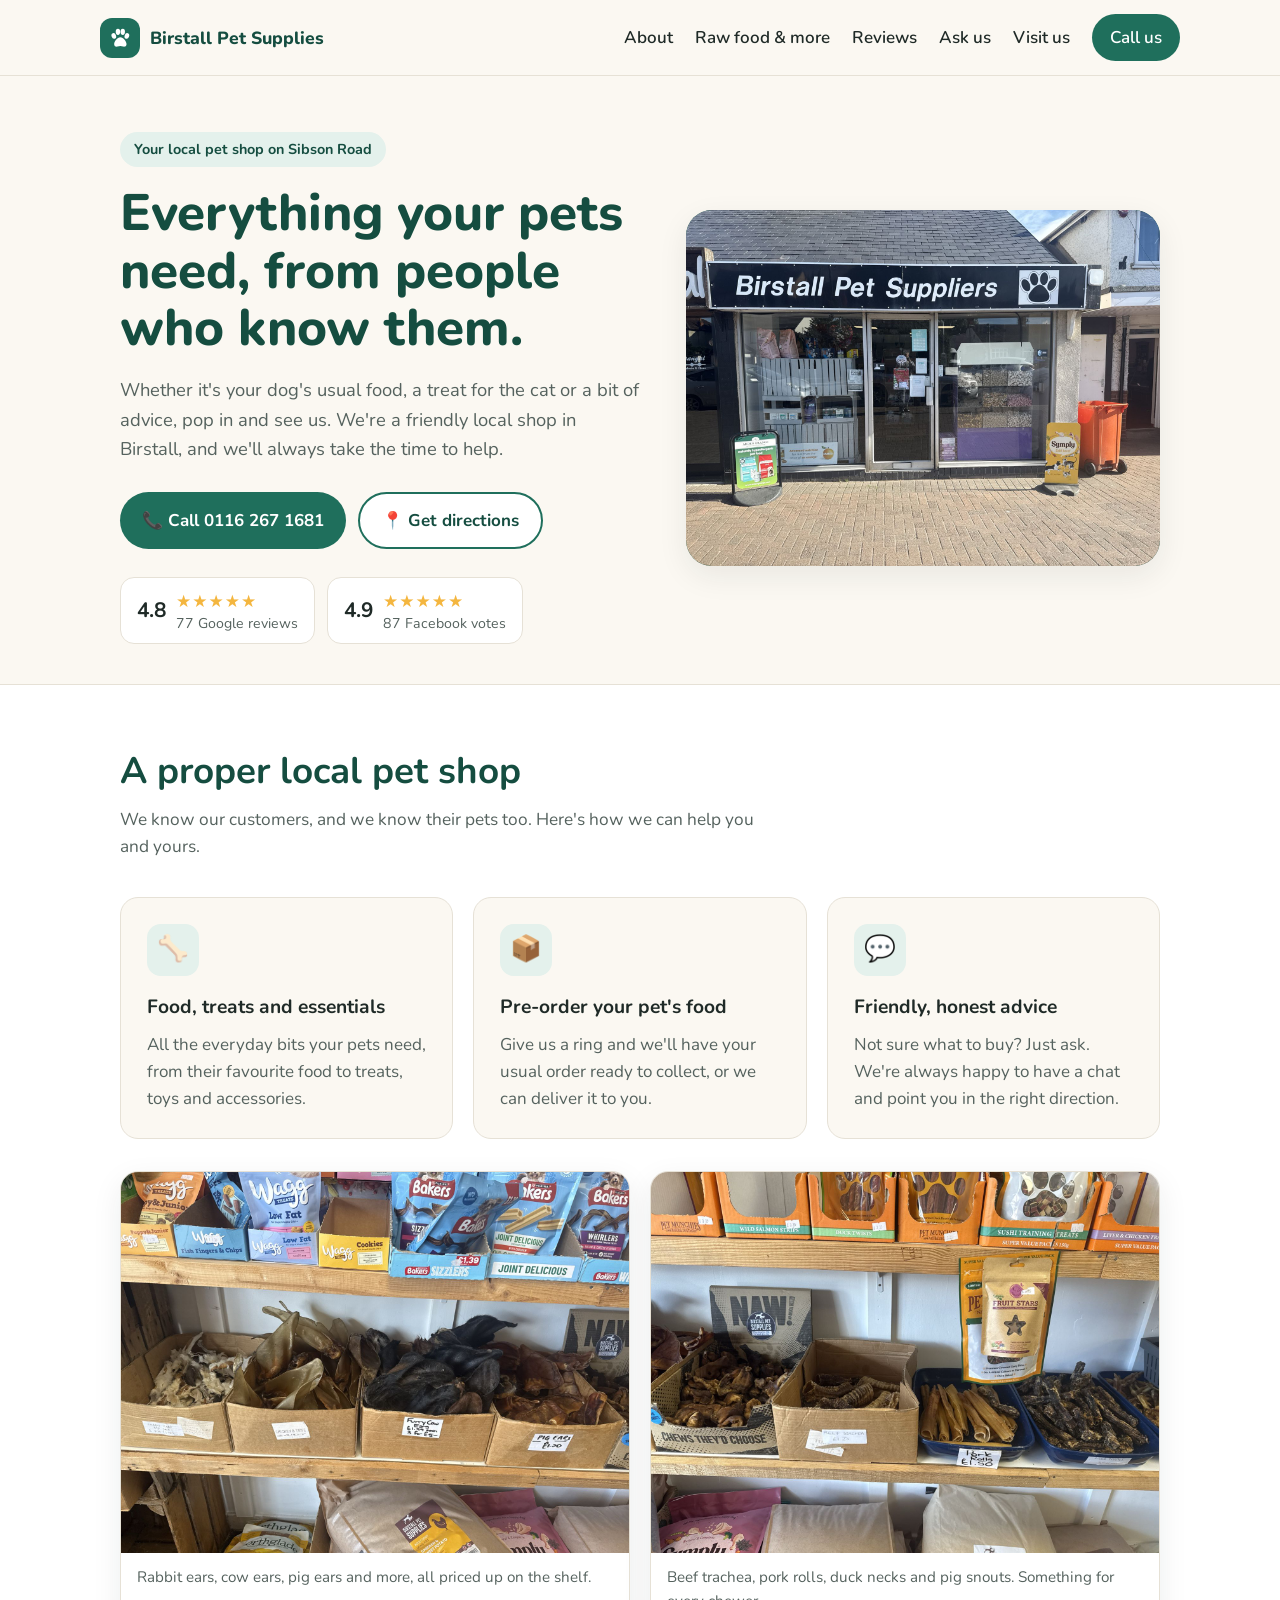
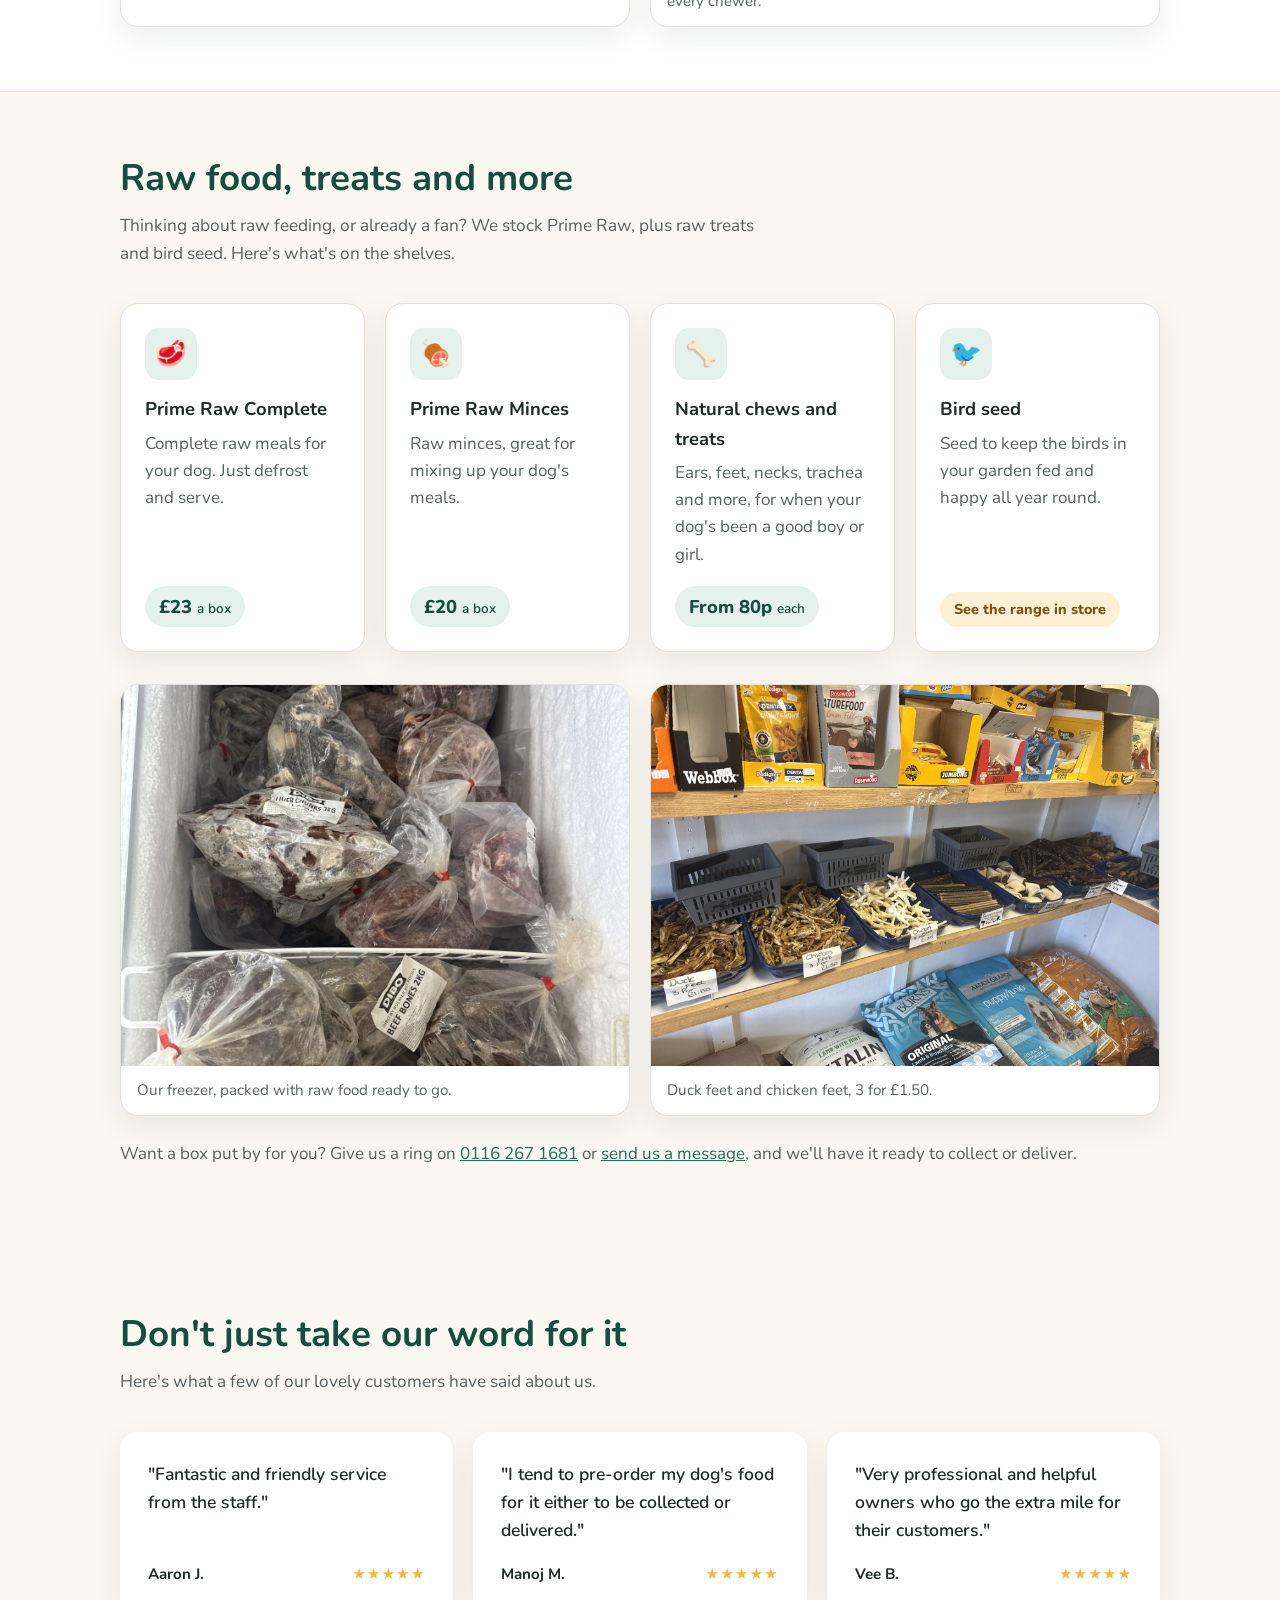
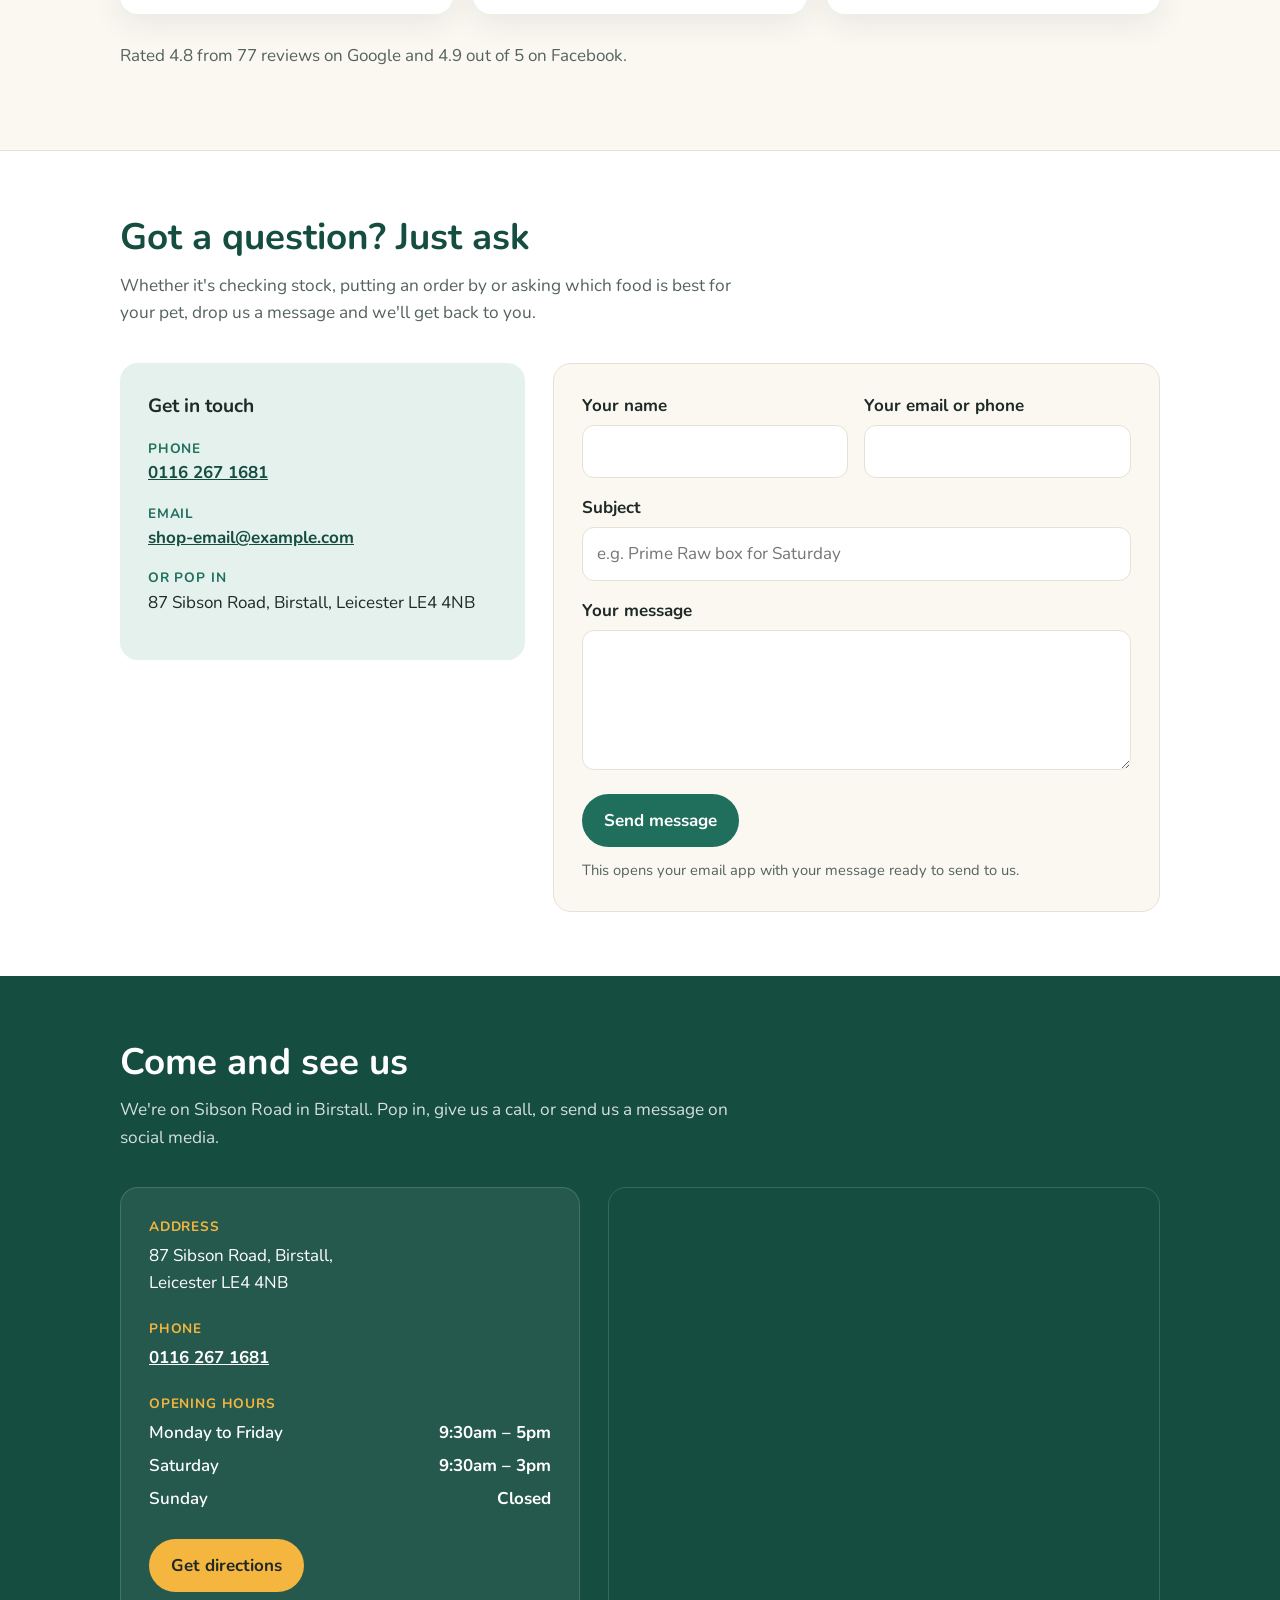
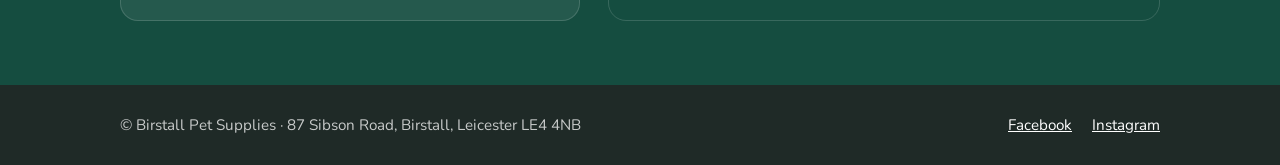
==== commit 9b1feab4: "Add opening hours to Birstall Pet Supplies site Co-Authored-By: Claude Opus 5.5 <noreply@anthropic.c" ====
--- a/birstall-pet-supplies/index.html
+++ b/birstall-pet-supplies/index.html
@@ -534,6 +534,17 @@
 
     .detail a { color: var(--white); font-weight: 700; }
 
+    .hours {
+      display: grid;
+      grid-template-columns: auto 1fr;
+      gap: 6px 20px;
+      margin: 0;
+    }
+
+    .hours dt { font-weight: 600; }
+
+    .hours dd { margin: 0; font-weight: 700; text-align: right; white-space: nowrap; }
+
     .visit .btn-primary { background: var(--sun); color: var(--ink); }
     .visit .btn-primary:hover { background: #e9a72a; }
 
@@ -842,8 +853,11 @@
             </div>
             <div class="detail">
               <span>Opening hours</span>
-              <!-- TODO: add the full opening hours for each day -->
-              We close at 5pm. Give us a ring to check today's hours.
+              <dl class="hours">
+                <dt>Monday to Friday</dt><dd>9:30am – 5pm</dd>
+                <dt>Saturday</dt><dd>9:30am – 3pm</dd>
+                <dt>Sunday</dt><dd>Closed</dd>
+              </dl>
             </div>
             <a class="btn btn-primary" href="https://www.google.com/maps/search/?api=1&amp;query=Birstall+Pet+Supplies+87+Sibson+Rd+Birstall+Leicester+LE4+4NB" target="_blank" rel="noopener">Get directions</a>
           </div>
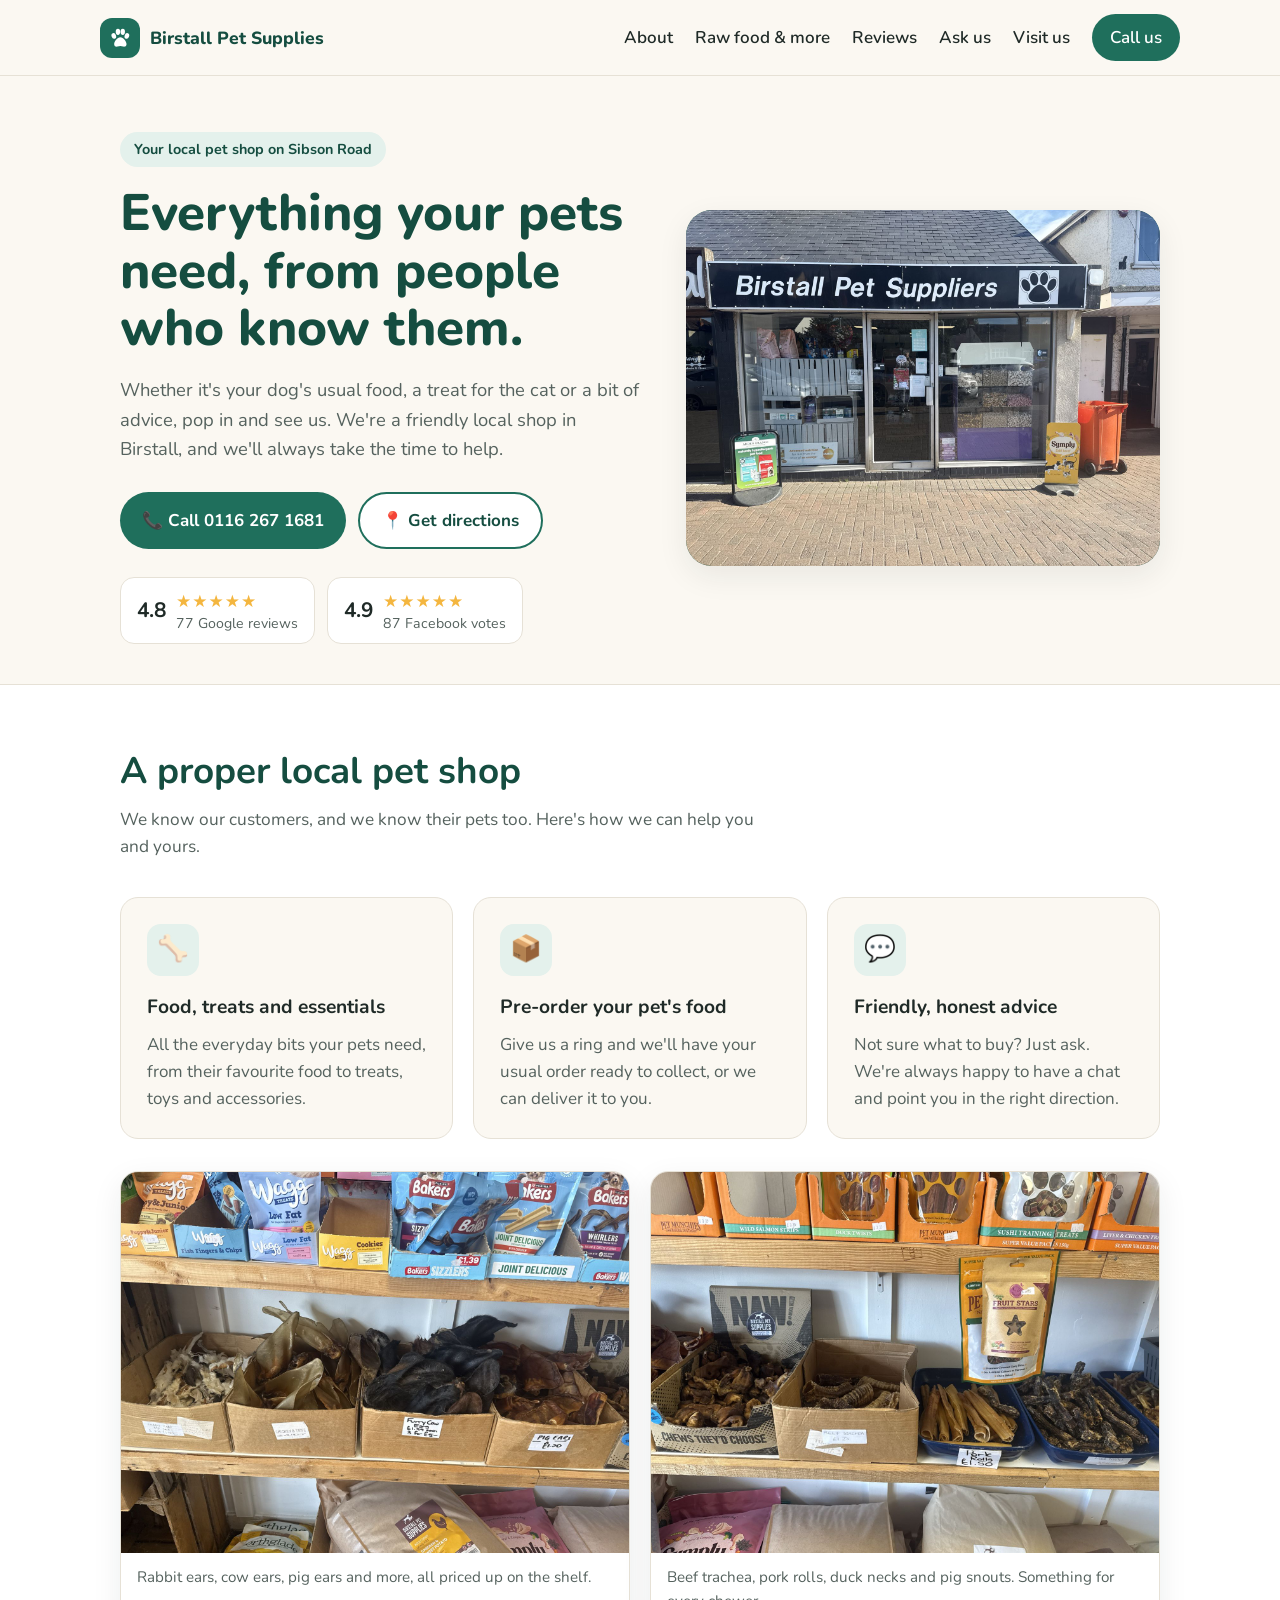
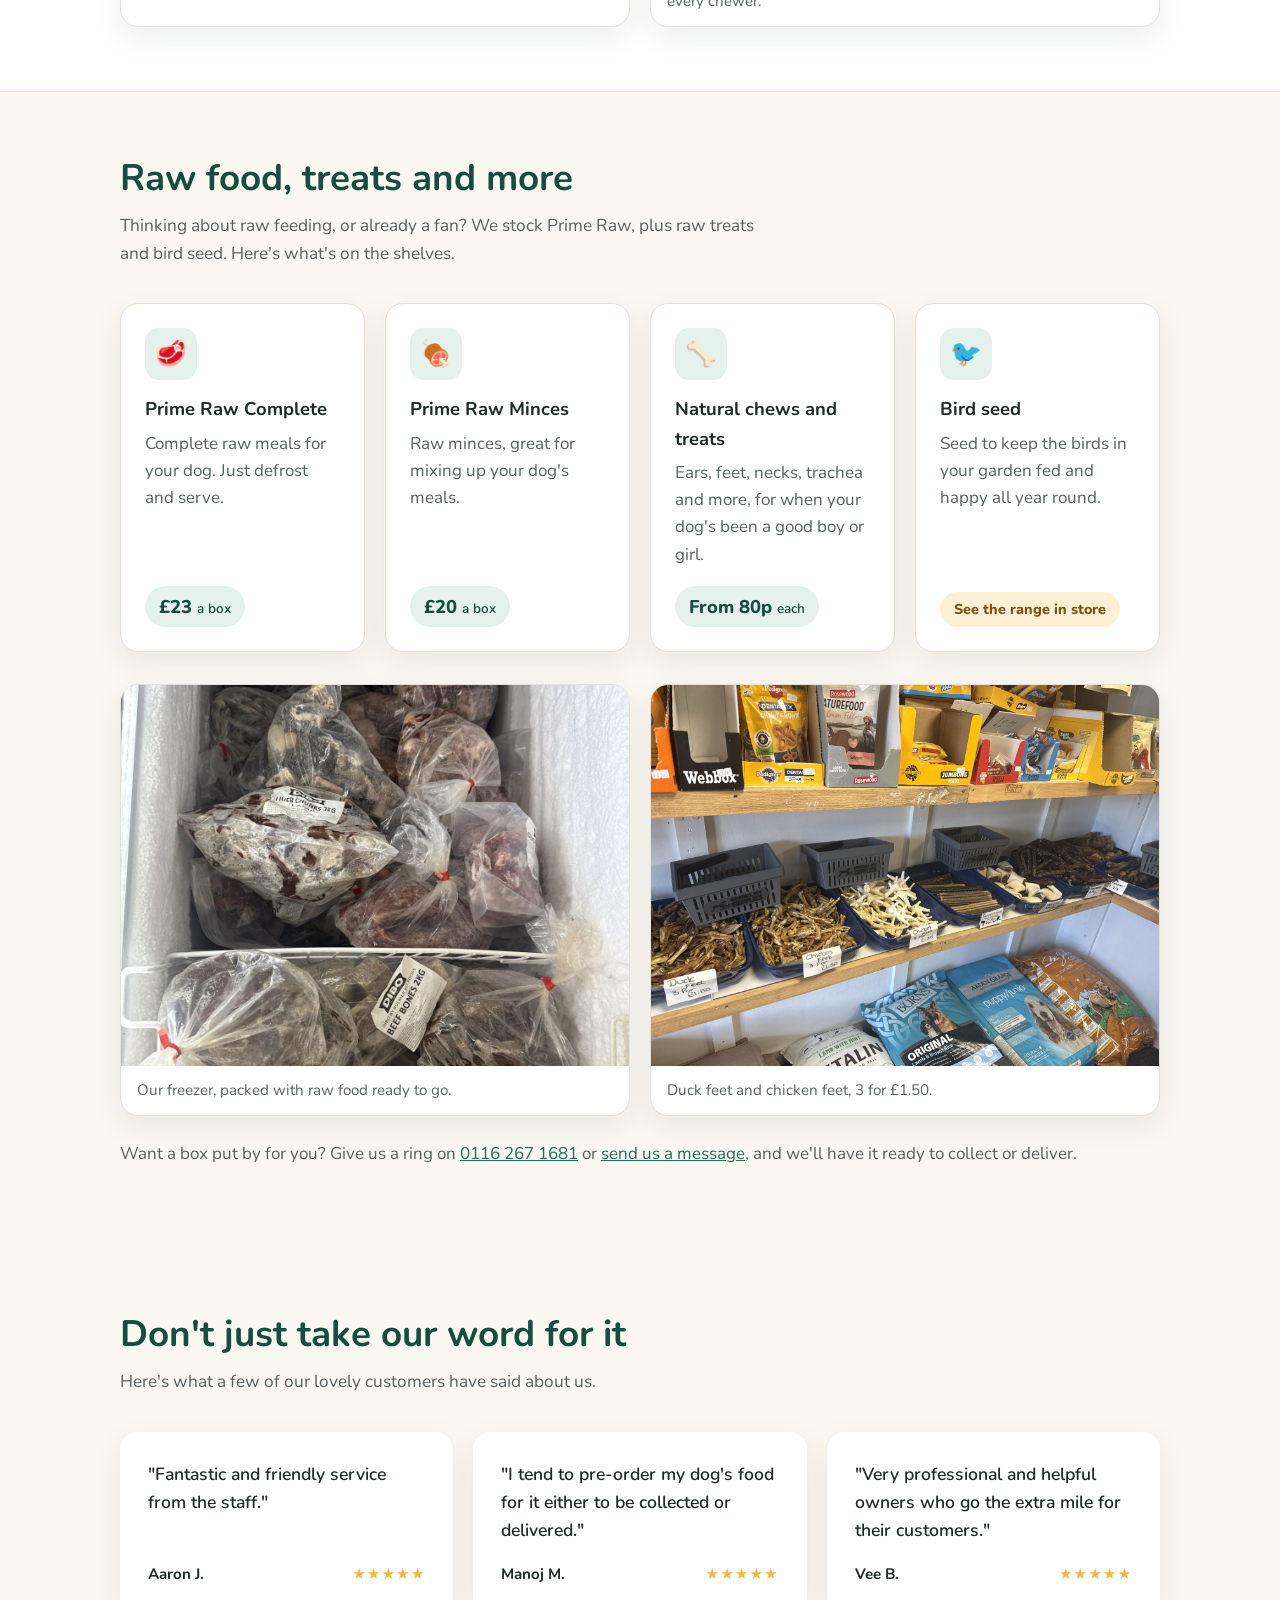
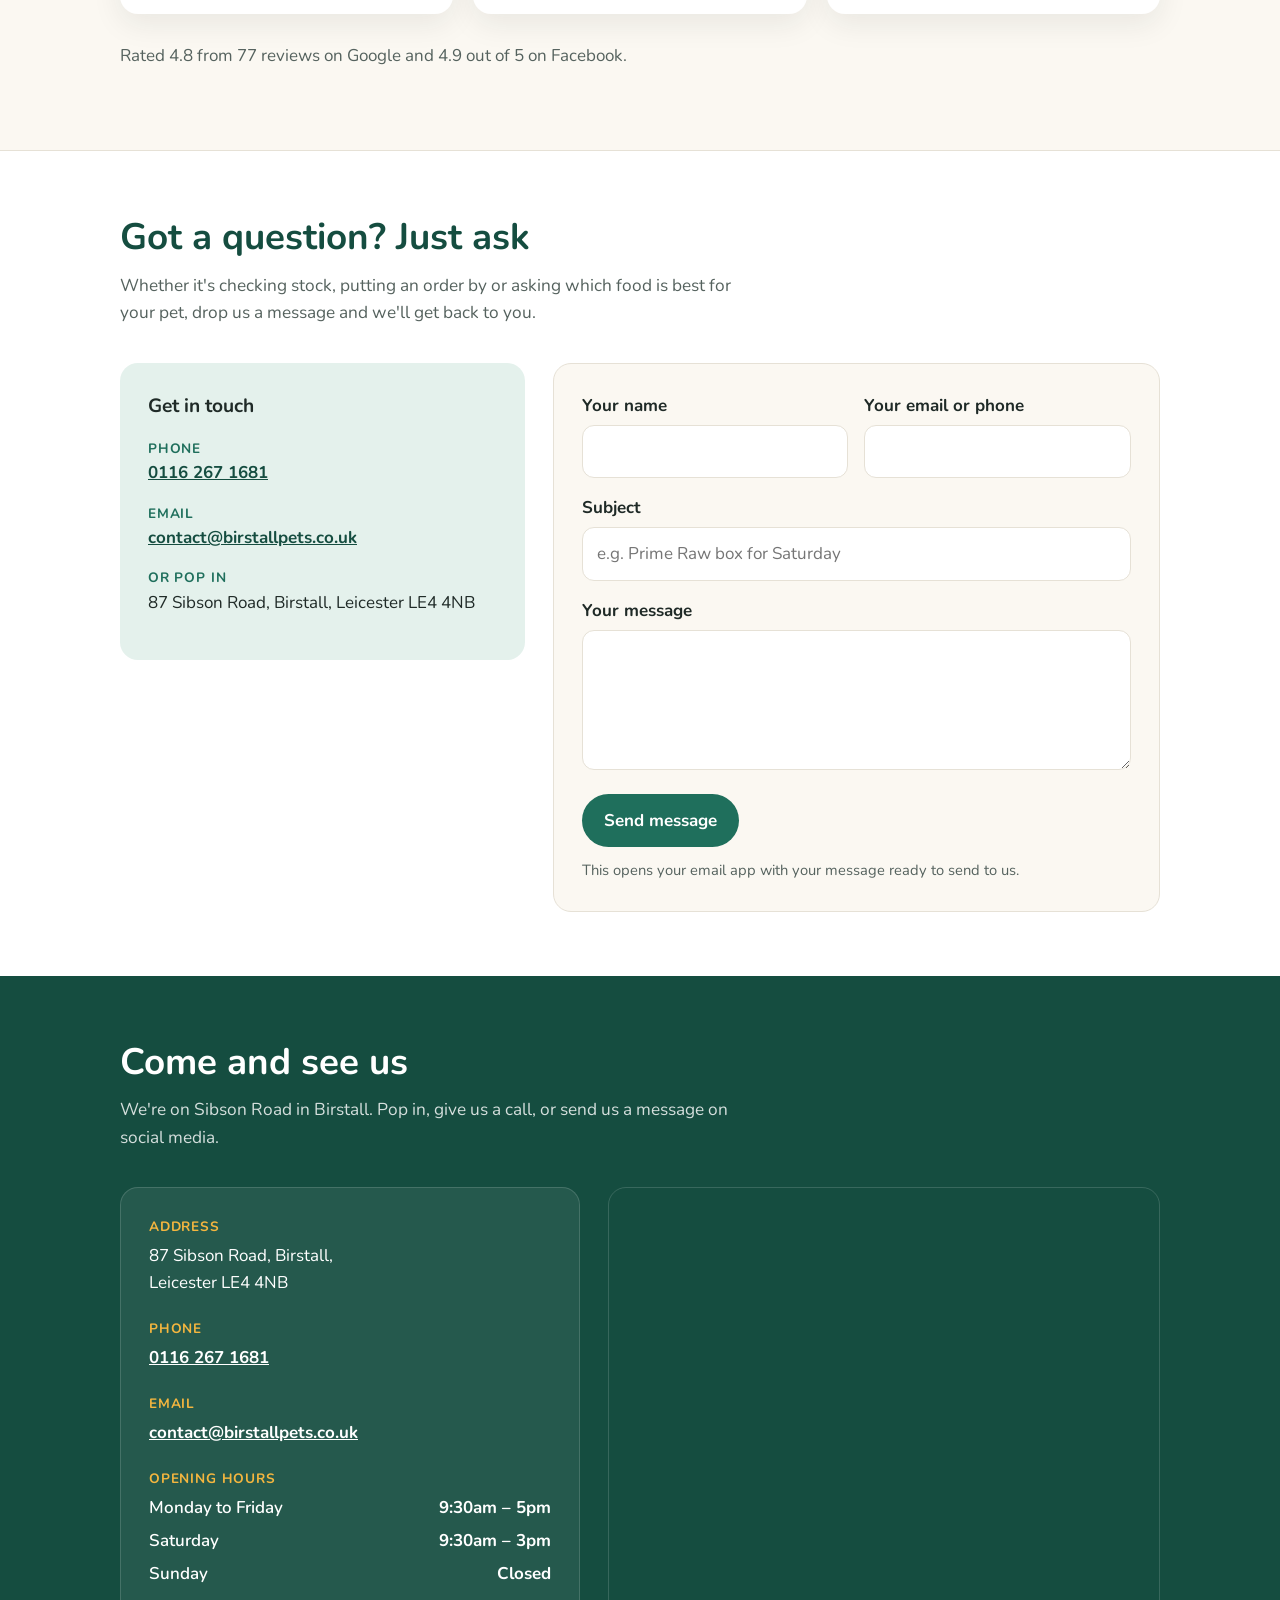
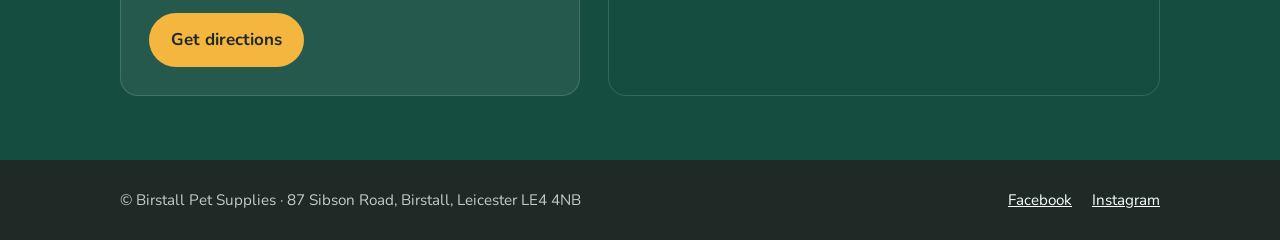
==== commit 84ca13ba: "Add shop email address to Birstall Pet Supplies site Co-Authored-By: Claude Opus 5.5 <noreply@anthro" ====
--- a/birstall-pet-supplies/index.html
+++ b/birstall-pet-supplies/index.html
@@ -801,7 +801,7 @@
             </div>
             <div class="contact-line">
               <span>Email</span>
-              <a class="shop-email-link" href="#"></a>
+              <a href="mailto:contact@birstallpets.co.uk">contact@birstallpets.co.uk</a>
             </div>
             <div class="contact-line">
               <span>Or pop in</span>
@@ -852,6 +852,10 @@
               <a href="tel:01162671681">0116 267 1681</a>
             </div>
             <div class="detail">
+              <span>Email</span>
+              <a href="mailto:contact@birstallpets.co.uk">contact@birstallpets.co.uk</a>
+            </div>
+            <div class="detail">
               <span>Opening hours</span>
               <dl class="hours">
                 <dt>Monday to Friday</dt><dd>9:30am – 5pm</dd>
@@ -886,13 +890,7 @@
   </footer>
 
   <script>
-    // TODO: put the shop's real email address here
-    const SHOP_EMAIL = "shop-email@example.com";
-
-    document.querySelectorAll(".shop-email-link").forEach((link) => {
-      link.href = "mailto:" + SHOP_EMAIL;
-      link.textContent = SHOP_EMAIL;
-    });
+    const SHOP_EMAIL = "contact@birstallpets.co.uk";
 
     document.getElementById("enquiry-form").addEventListener("submit", (event) => {
       event.preventDefault();
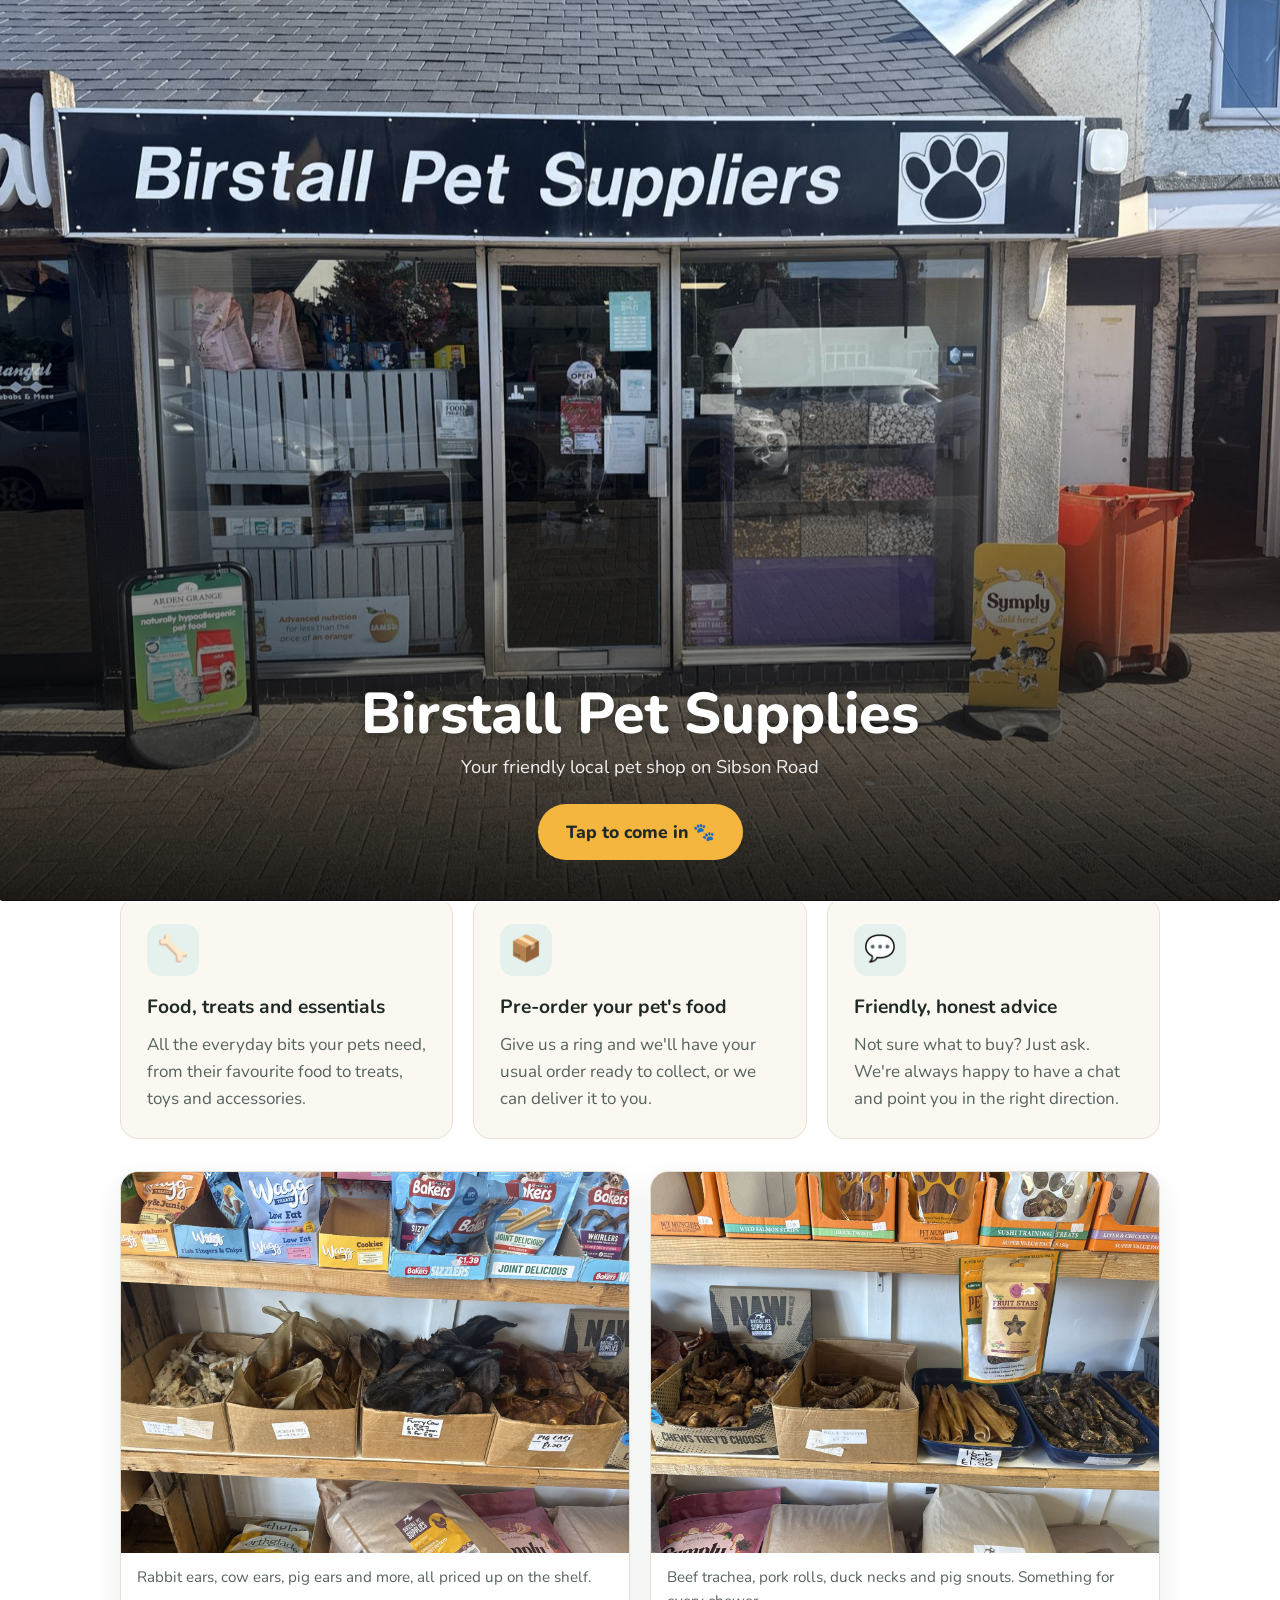
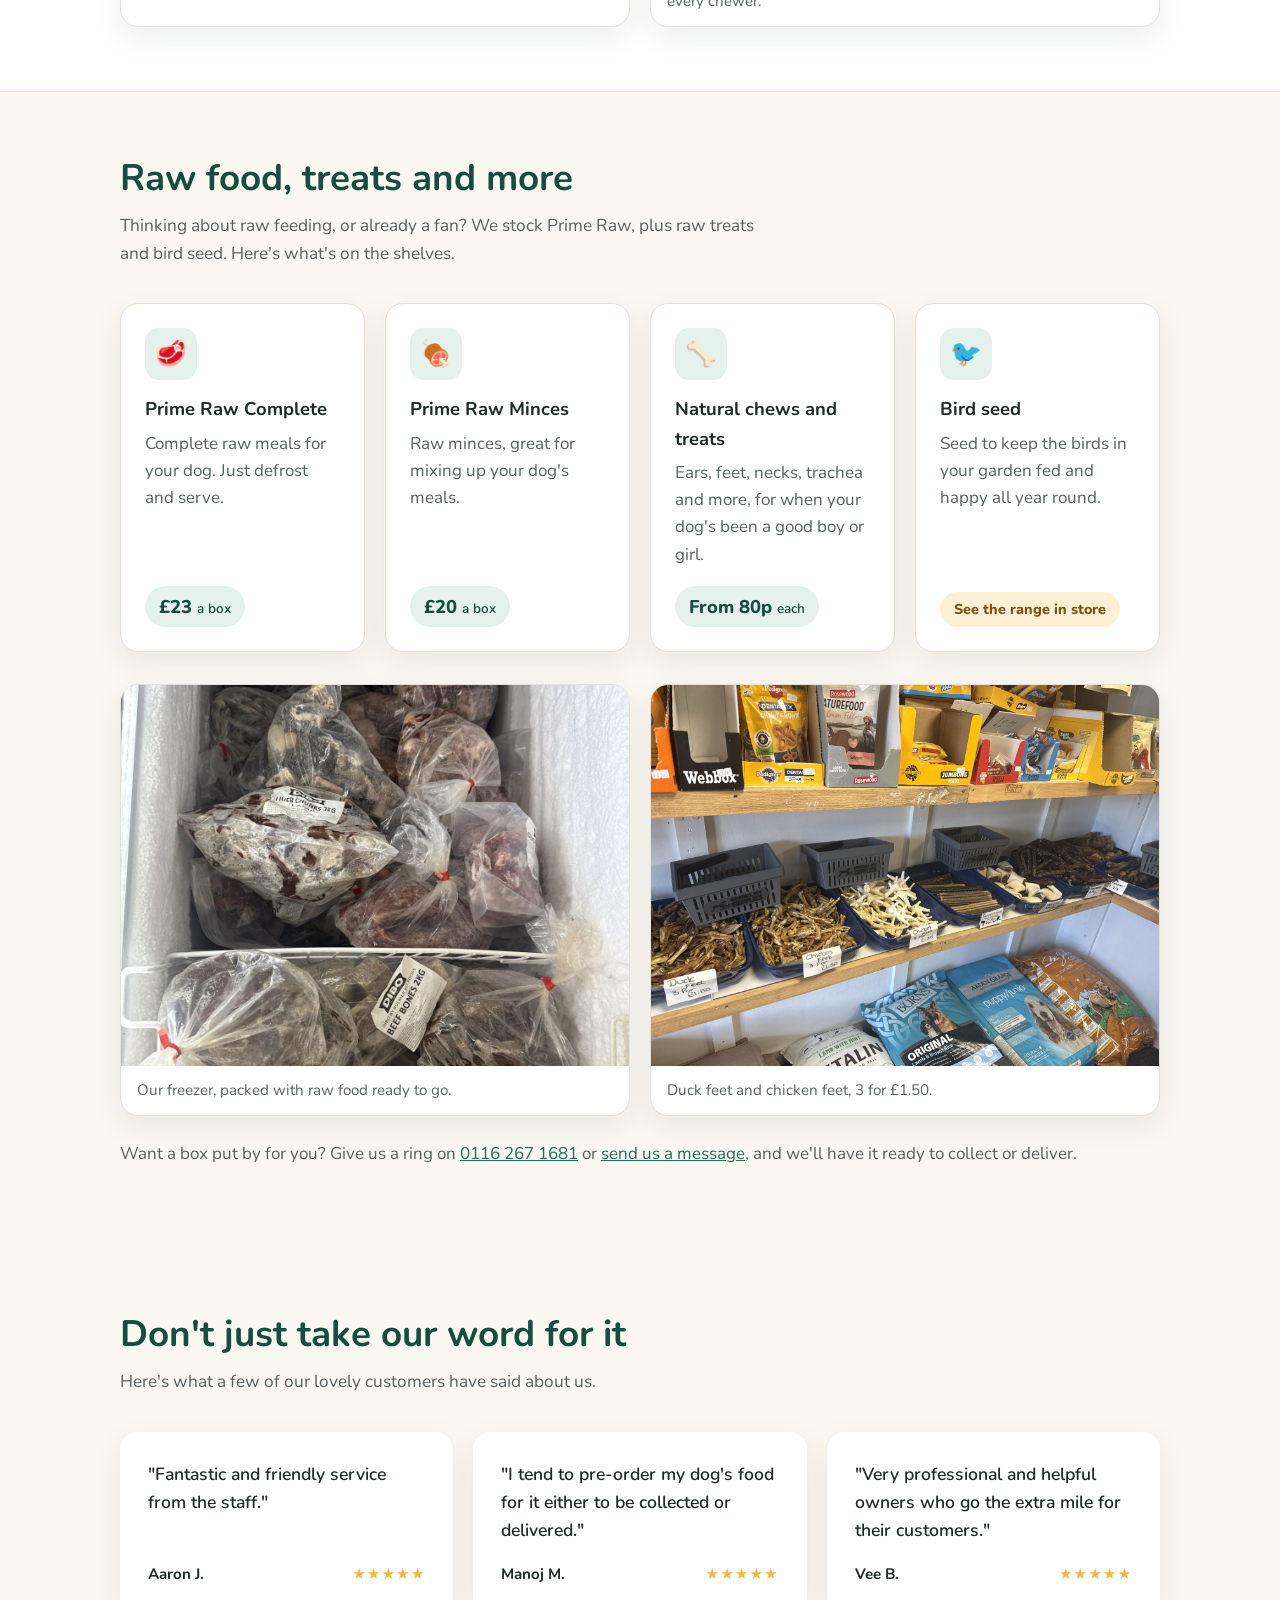
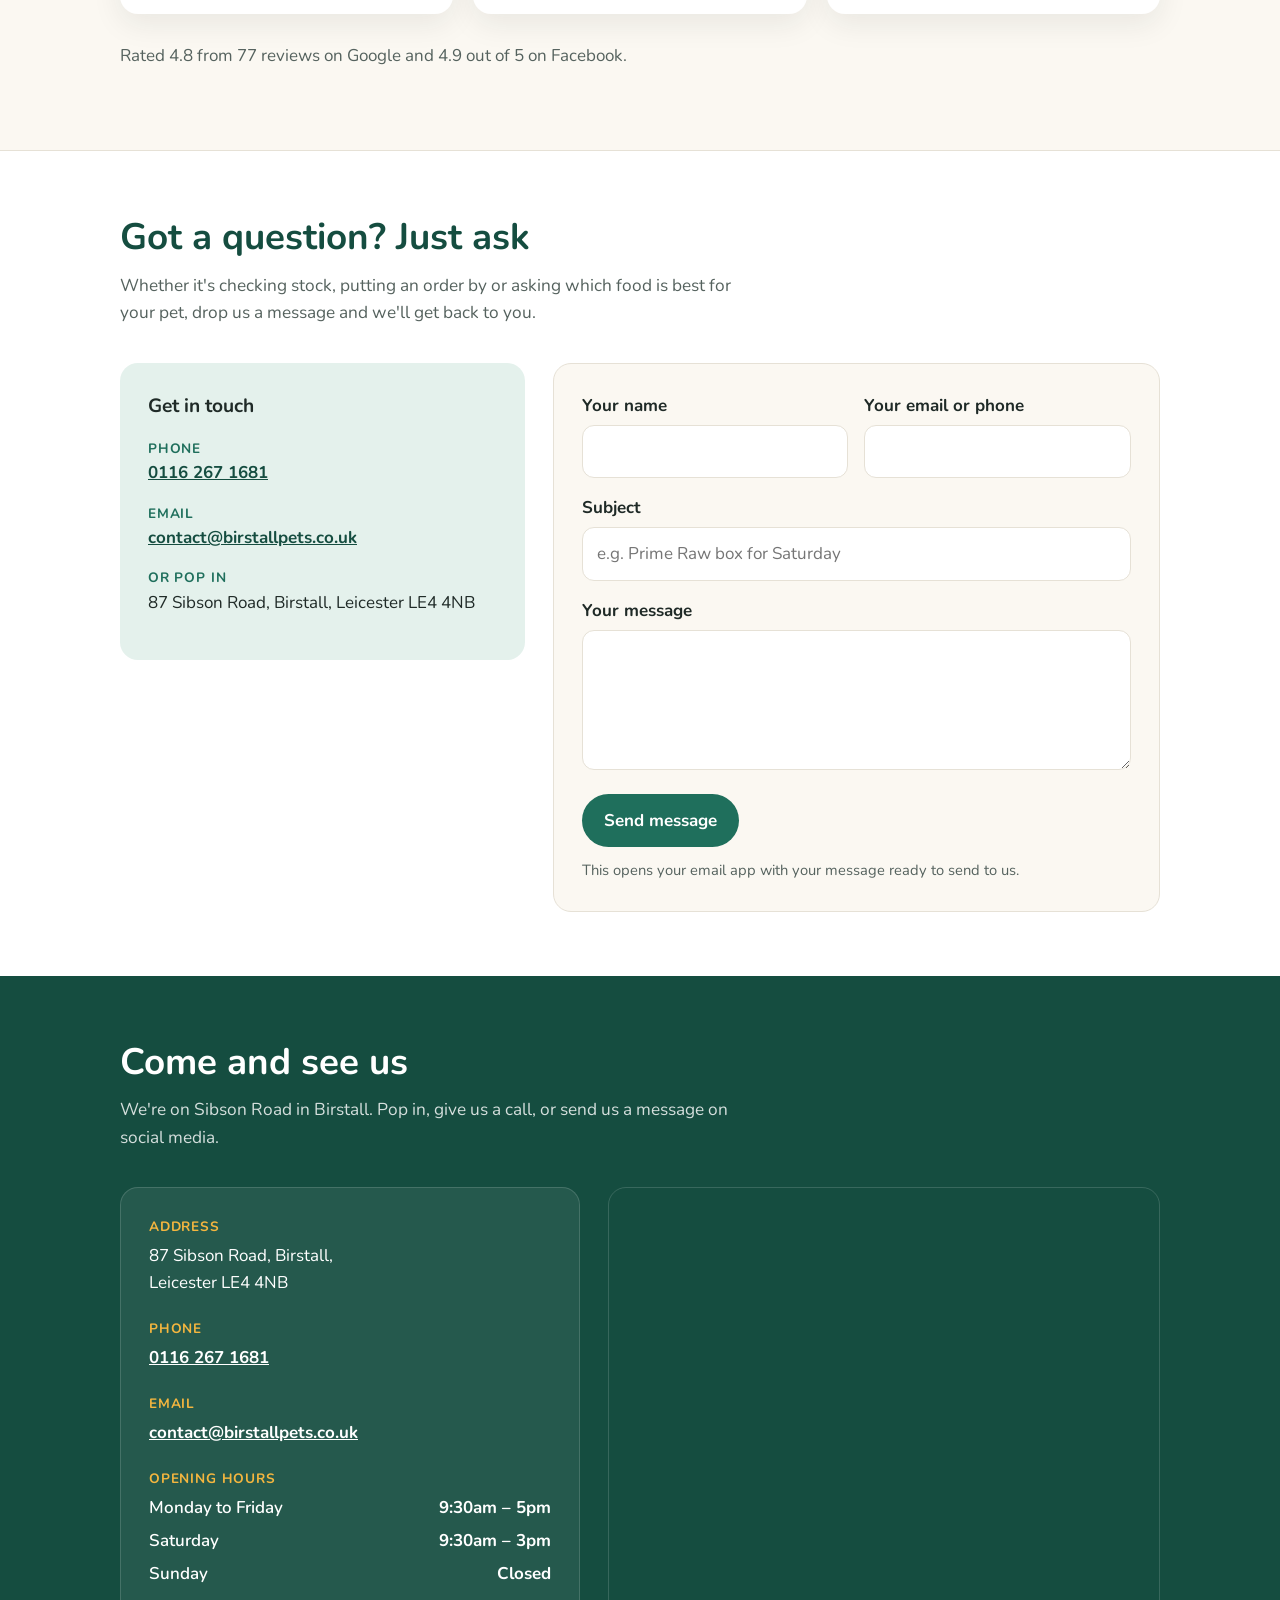
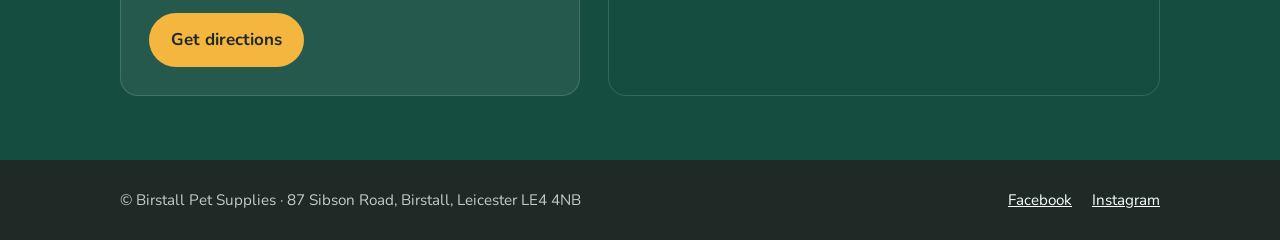
==== commit 21303a39: "Add tap-to-enter welcome screen with shop front photo Co-Authored-By: Claude Opus 5.5 <noreply@anthr" ====
--- a/birstall-pet-supplies/index.html
+++ b/birstall-pet-supplies/index.html
@@ -45,6 +45,117 @@
       padding: 0 20px;
     }
 
+    /* Welcome screen: big shop front photo, tap to enter */
+    .splash {
+      position: fixed;
+      inset: 0;
+      z-index: 100;
+      display: block;
+      width: 100%;
+      height: 100%;
+      padding: 0;
+      border: 0;
+      cursor: pointer;
+      overflow: hidden;
+      background: #0f1f1b;
+      color: var(--white);
+      font: inherit;
+      text-align: center;
+      transition: opacity 0.6s ease, visibility 0.6s ease;
+    }
+
+    .splash[hidden] { display: none; }
+
+    .splash.is-leaving {
+      opacity: 0;
+      visibility: hidden;
+    }
+
+    .splash-blur {
+      position: absolute;
+      inset: -40px;
+      background: url("images/shop.jpg") center / cover no-repeat;
+      filter: blur(24px) brightness(0.55);
+    }
+
+    .splash-photo {
+      position: absolute;
+      inset: 0;
+      width: 100%;
+      height: 100%;
+      object-fit: cover;
+      animation: splash-zoom 12s ease-out forwards;
+    }
+
+    @keyframes splash-zoom {
+      from { transform: scale(1.06); }
+      to { transform: scale(1); }
+    }
+
+    .splash-shade {
+      position: absolute;
+      inset: 0;
+      background: linear-gradient(180deg, rgba(0, 0, 0, 0) 35%, rgba(0, 0, 0, 0.85) 100%);
+    }
+
+    .splash-text {
+      position: absolute;
+      left: 0;
+      right: 0;
+      bottom: 0;
+      padding: 0 20px max(40px, env(safe-area-inset-bottom));
+    }
+
+    .splash-title {
+      display: block;
+      margin: 0 0 6px;
+      font-weight: 800;
+      color: var(--white);
+      font-size: clamp(2rem, 6vw, 3.6rem);
+      line-height: 1.1;
+      text-shadow: 0 2px 16px rgba(0, 0, 0, 0.5);
+    }
+
+    .splash-sub {
+      display: block;
+      margin: 0 0 22px;
+      font-size: 1.15rem;
+      opacity: 0.92;
+    }
+
+    .splash-cta {
+      display: inline-flex;
+      align-items: center;
+      gap: 10px;
+      padding: 14px 28px;
+      border-radius: 999px;
+      background: var(--sun);
+      color: var(--ink);
+      font-weight: 800;
+      font-size: 1.1rem;
+      animation: splash-pulse 2s ease-in-out infinite;
+    }
+
+    @keyframes splash-pulse {
+      0%, 100% { box-shadow: 0 0 0 0 rgba(244, 182, 63, 0.6); }
+      50% { box-shadow: 0 0 0 14px rgba(244, 182, 63, 0); }
+    }
+
+    /* Tall phone screens: show the whole shop front, not a cropped slice */
+    @media (orientation: portrait) {
+      .splash-photo {
+        object-fit: contain;
+        object-position: center 38%;
+      }
+    }
+
+    @media (prefers-reduced-motion: reduce) {
+      .splash-photo, .splash-cta { animation: none; }
+      .splash { transition: none; }
+    }
+
+    body.splash-open { overflow: hidden; }
+
     /* Header */
     header {
       position: sticky;
@@ -603,6 +714,31 @@
   </style>
 </head>
 <body>
+
+  <button class="splash" id="splash" type="button" aria-label="Enter the Birstall Pet Supplies website" hidden>
+    <span class="splash-blur" aria-hidden="true"></span>
+    <img class="splash-photo" src="images/shop.jpg" alt="">
+    <span class="splash-shade" aria-hidden="true"></span>
+    <span class="splash-text">
+      <span class="splash-title">Birstall Pet Supplies</span>
+      <span class="splash-sub">Your friendly local pet shop on Sibson Road</span>
+      <span class="splash-cta">Tap to come in 🐾</span>
+    </span>
+  </button>
+  <script>
+    // Show the welcome screen only when JavaScript can also close it
+    (function () {
+      const splash = document.getElementById("splash");
+      splash.hidden = false;
+      document.body.classList.add("splash-open");
+      splash.addEventListener("click", () => {
+        splash.classList.add("is-leaving");
+        document.body.classList.remove("splash-open");
+        setTimeout(() => splash.remove(), 650);
+      });
+      splash.focus({ preventScroll: true });
+    })();
+  </script>
 
   <header>
     <div class="wrap nav">
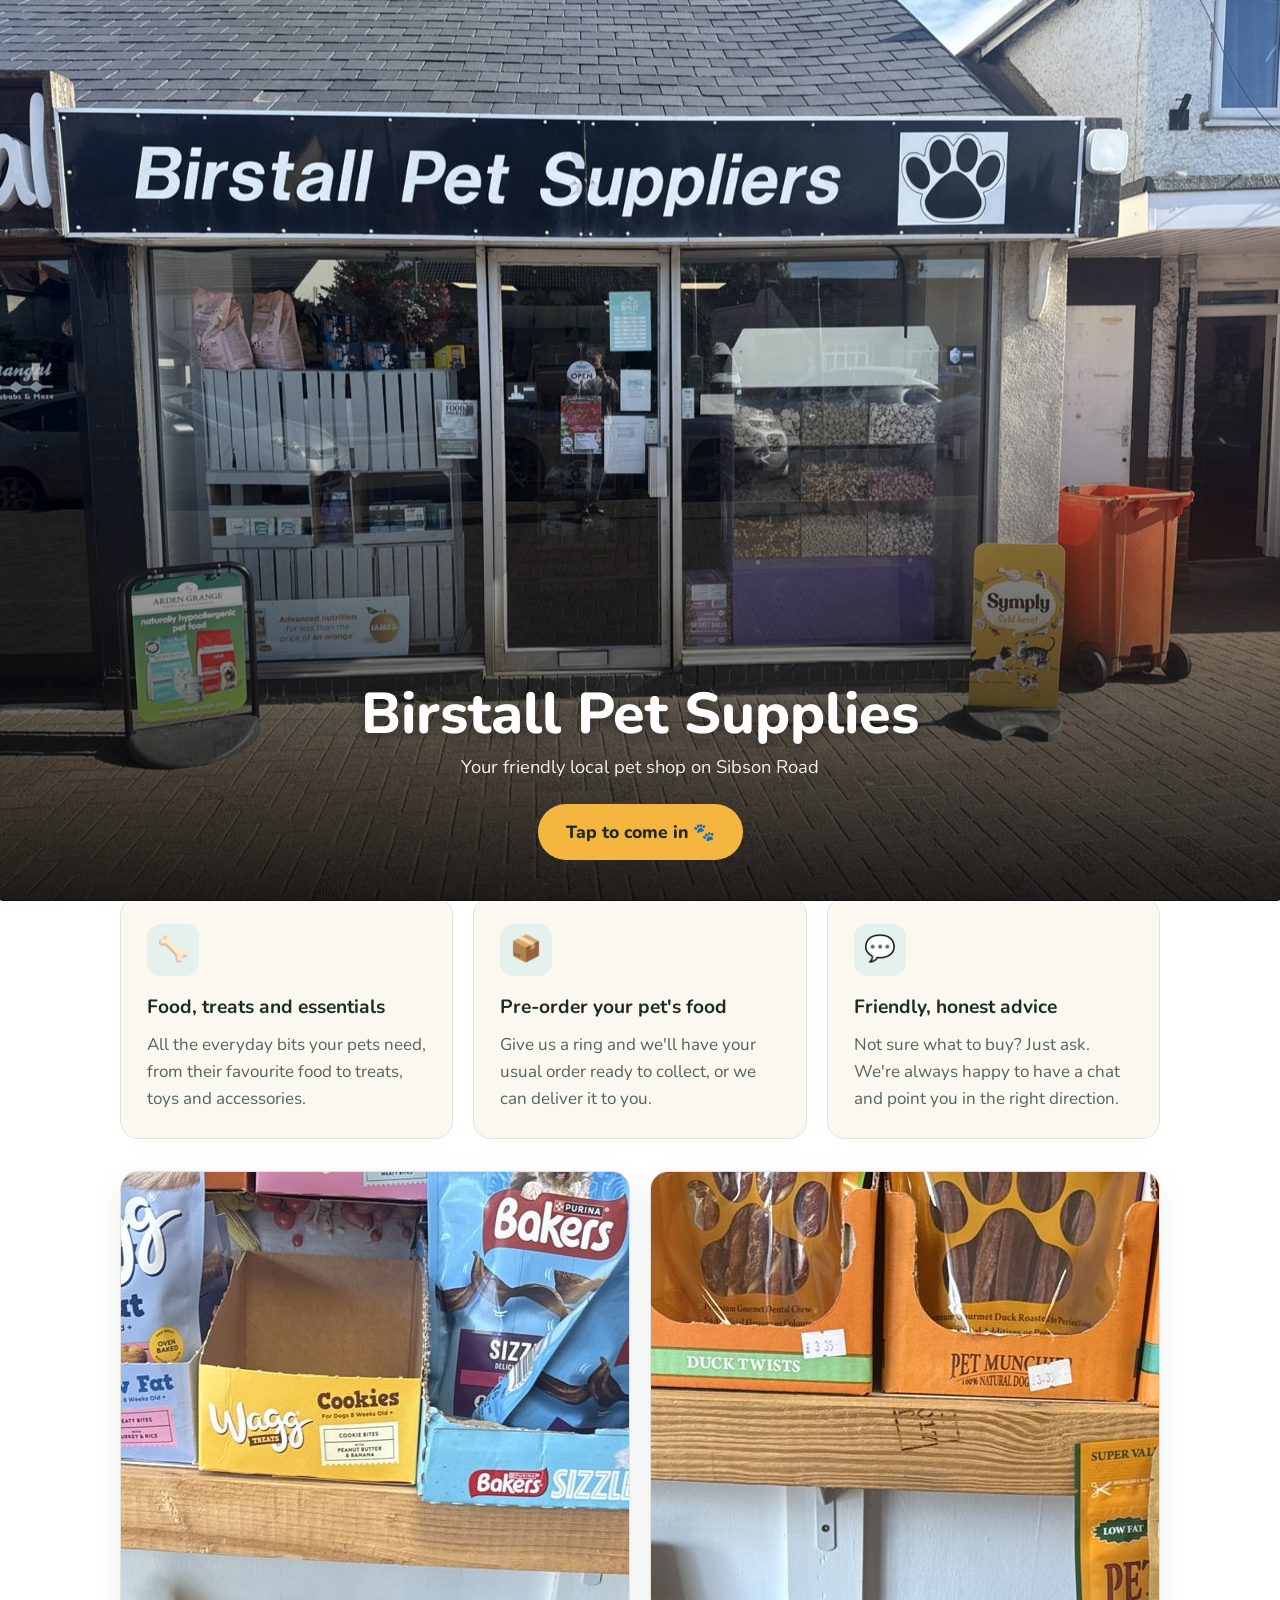
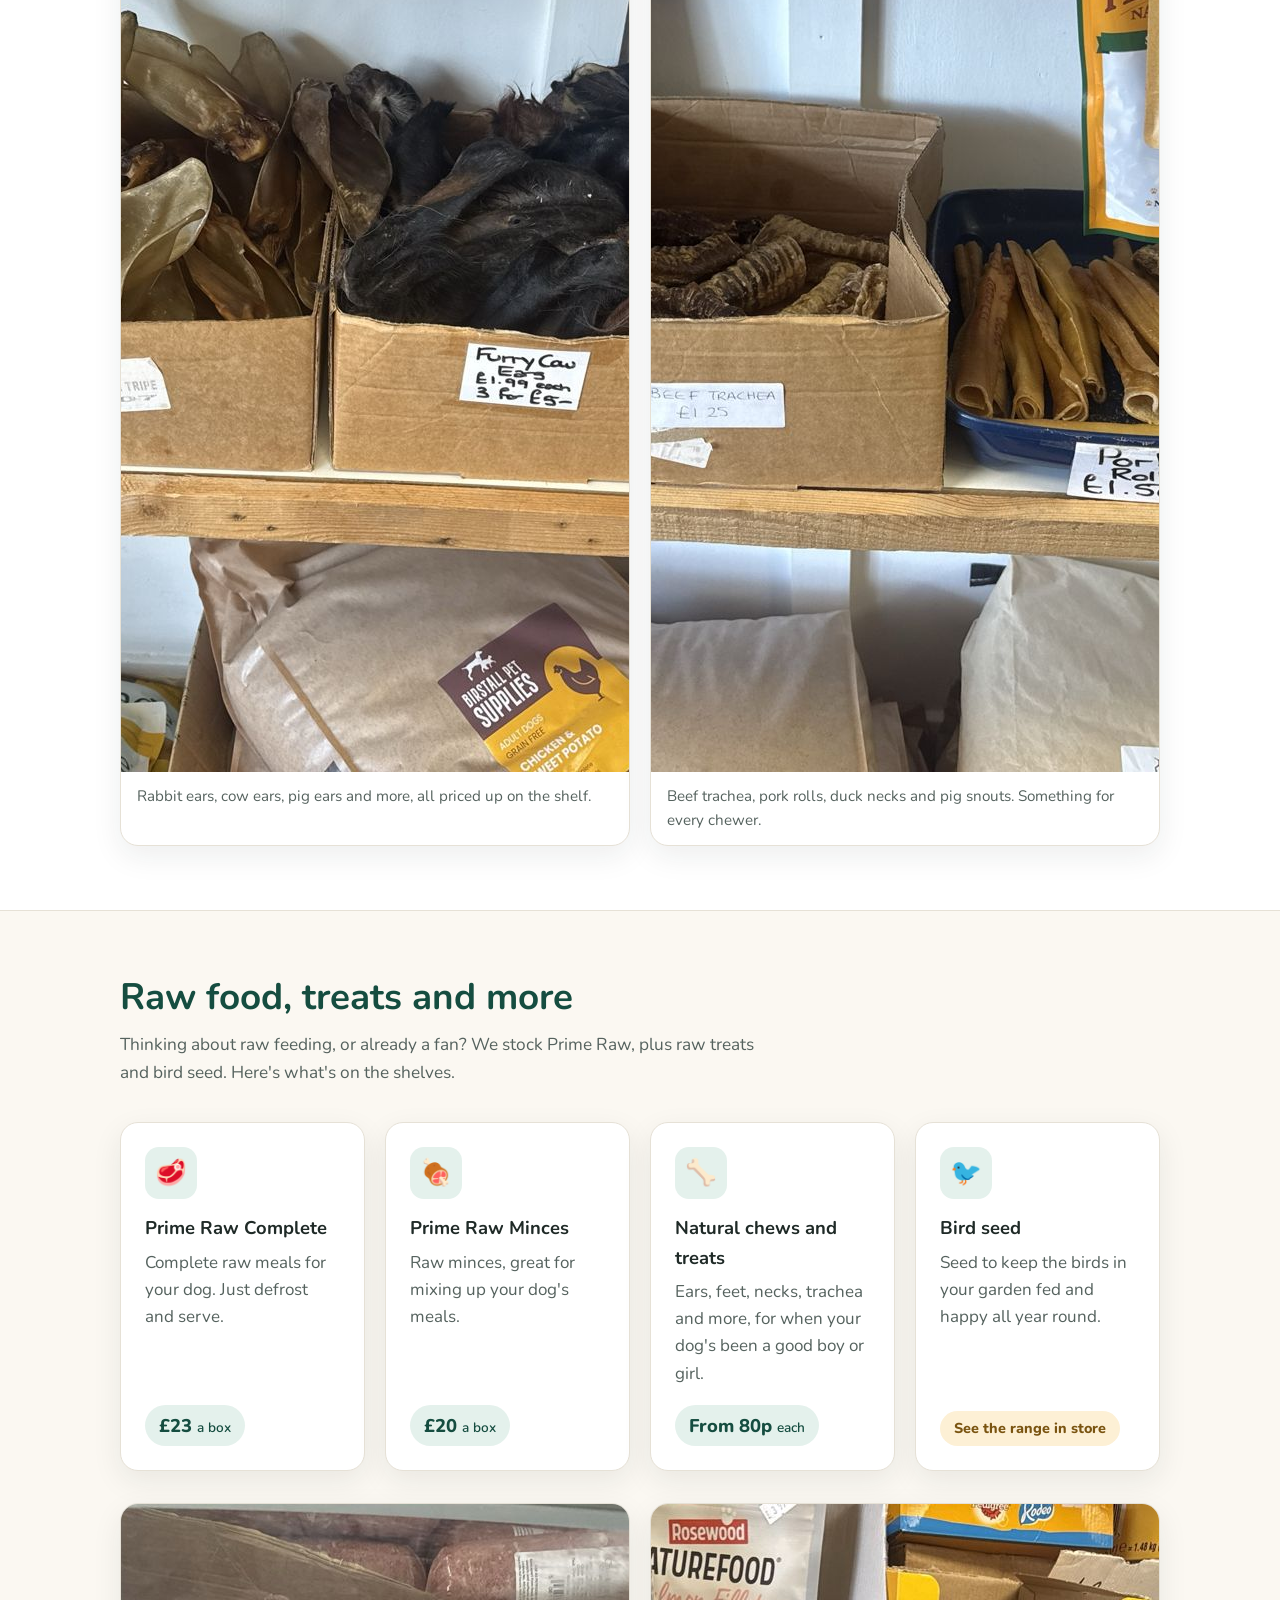
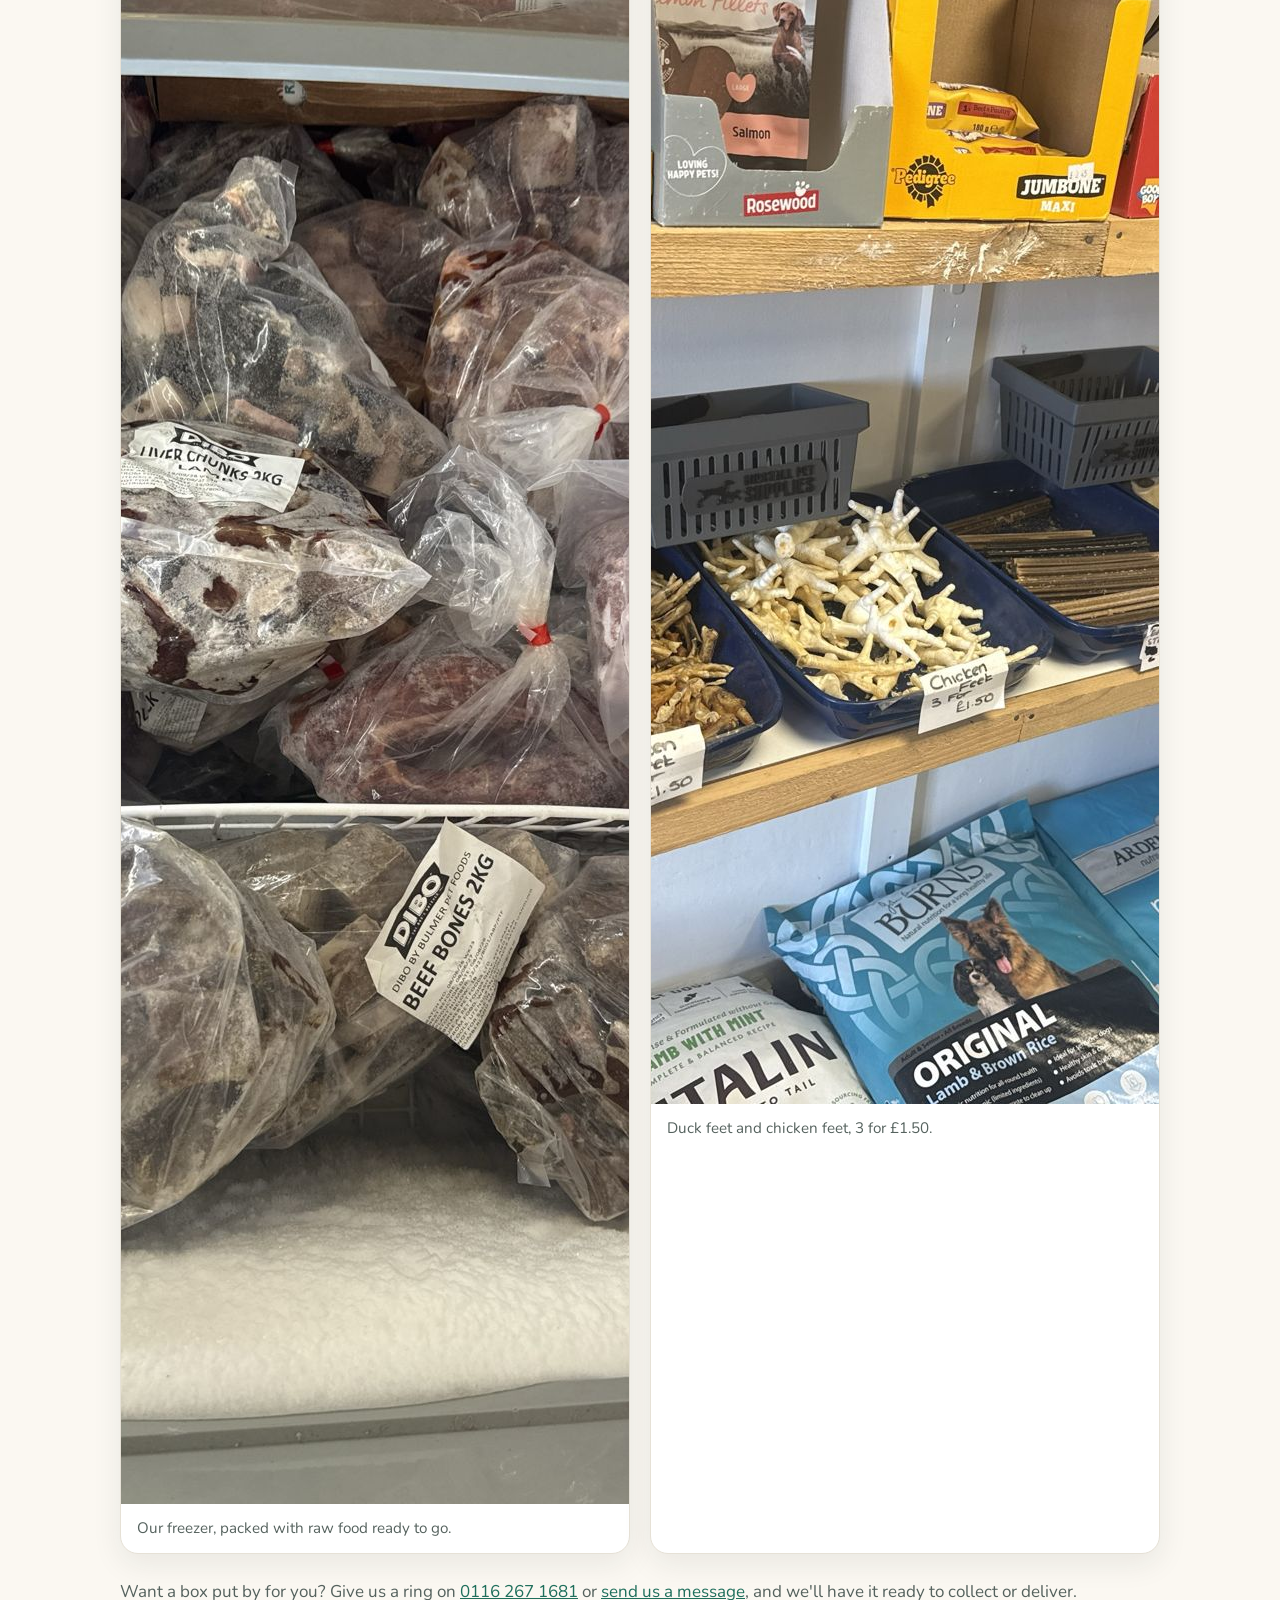
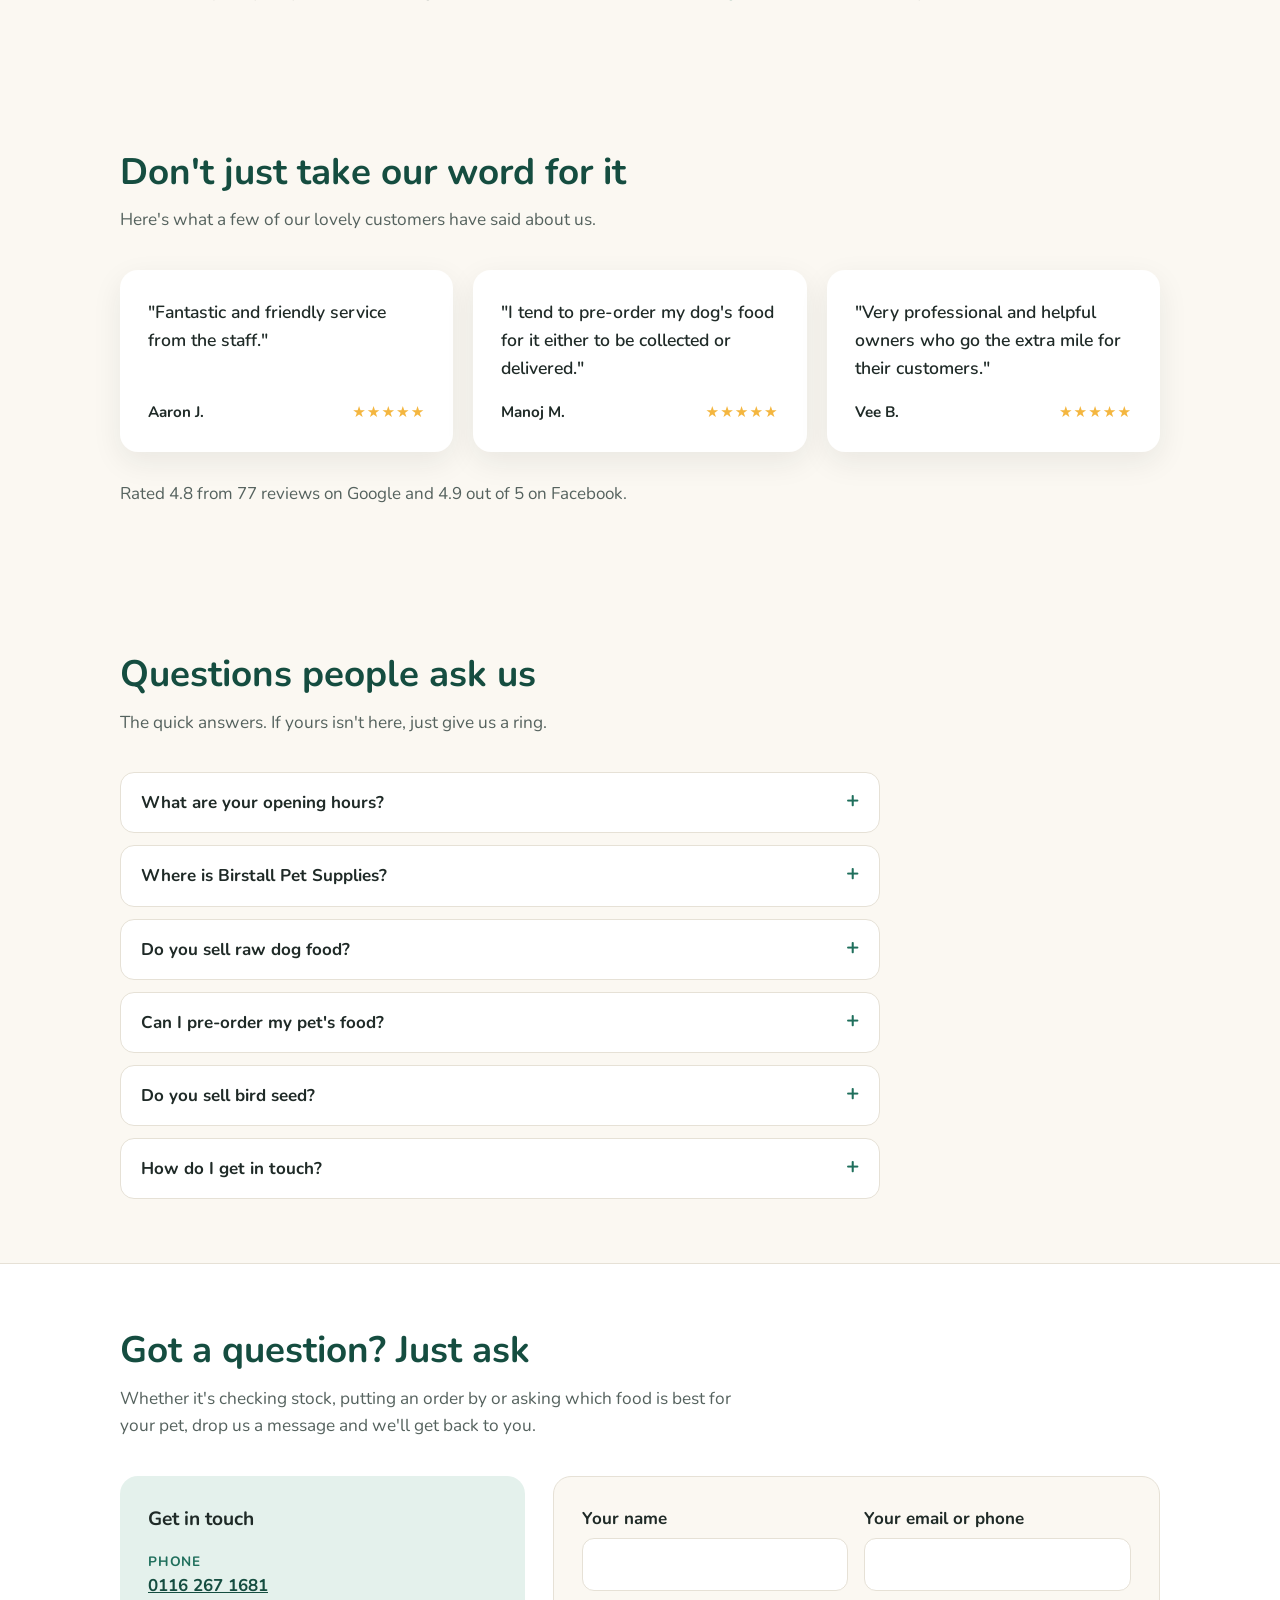
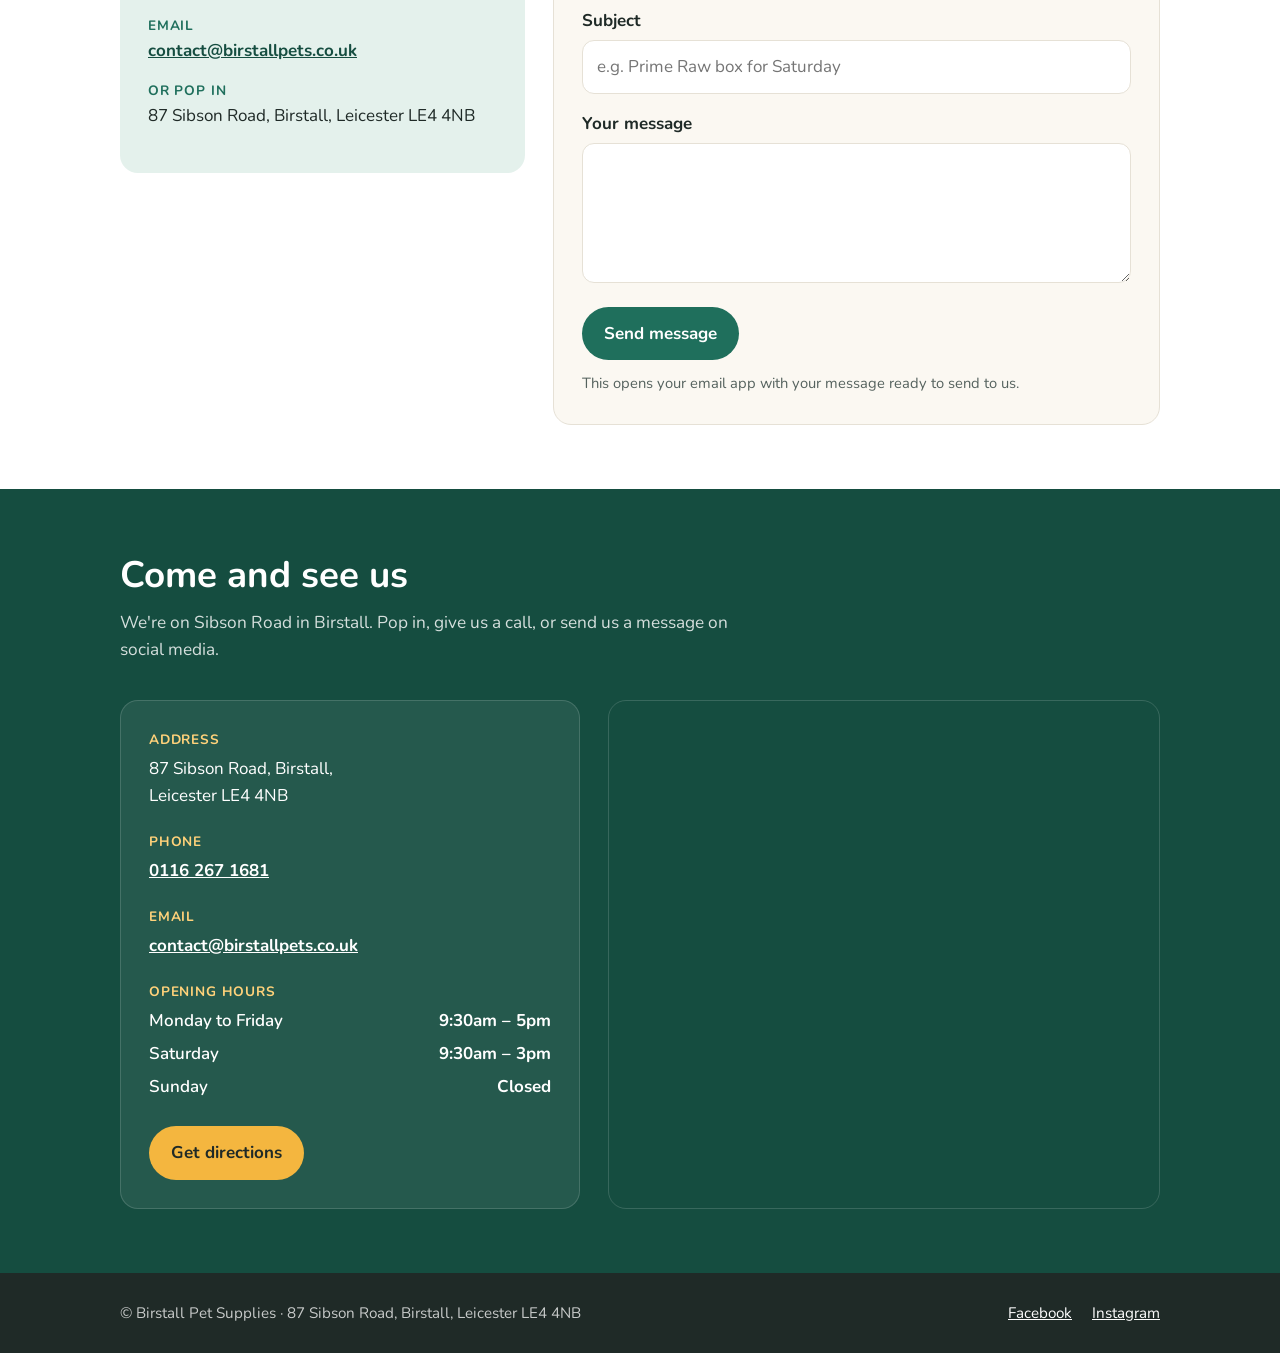
==== commit 14300f0f: "Add SEO tags, business schema, FAQ, image sizes and automated Lighthouse audit Co-Authored-By: Claud" ====
--- a/birstall-pet-supplies/index.html
+++ b/birstall-pet-supplies/index.html
@@ -4,7 +4,57 @@
   <meta charset="utf-8">
   <meta name="viewport" content="width=device-width, initial-scale=1">
   <title>Birstall Pet Supplies | Your friendly local pet shop in Birstall</title>
-  <meta name="description" content="Birstall Pet Supplies on Sibson Road, Birstall. Pet food, treats and everyday essentials, with friendly advice and food you can pre-order for collection or delivery.">
+  <meta name="description" content="Birstall Pet Supplies, 87 Sibson Road, Birstall, Leicester. Pet food, Prime Raw raw dog food from £20 a box, natural chews and bird seed. Pre-order for collection or delivery. Open Mon to Sat.">
+  <meta name="theme-color" content="#1f6f5c">
+  <meta name="robots" content="index, follow">
+  <meta property="og:type" content="website">
+  <meta property="og:site_name" content="Birstall Pet Supplies">
+  <meta property="og:title" content="Birstall Pet Supplies | Your friendly local pet shop in Birstall">
+  <meta property="og:description" content="Pet food, Prime Raw raw dog food, natural chews and bird seed on Sibson Road, Birstall. Open Monday to Saturday.">
+  <meta property="og:image" content="images/shop.jpg">
+  <meta property="og:locale" content="en_GB">
+  <meta name="twitter:card" content="summary_large_image">
+  <link rel="icon" href="data:image/svg+xml,%3Csvg xmlns='http://www.w3.org/2000/svg' viewBox='0 0 64 64'%3E%3Crect width='64' height='64' rx='14' fill='%231f6f5c'/%3E%3Cg fill='%23fbf8f2'%3E%3Cellipse cx='16' cy='28' rx='5' ry='6.5'/%3E%3Cellipse cx='26' cy='18' rx='5' ry='7'/%3E%3Cellipse cx='38' cy='18' rx='5' ry='7'/%3E%3Cellipse cx='48' cy='28' rx='5' ry='6.5'/%3E%3Cpath d='M32 32c-7 0-14 9-14 15 0 5 4 6 8 5 2-1 4-1 6-1s4 0 6 1c4 1 8 0 8-5 0-6-7-15-14-15z'/%3E%3C/g%3E%3C/svg%3E">
+  <script type="application/ld+json">
+{
+  "@context": "https://schema.org",
+  "@type": "PetStore",
+  "name": "Birstall Pet Supplies",
+  "description": "Friendly local pet shop in Birstall, Leicester. Pet food, Prime Raw raw dog food, natural chews and treats, and bird seed, with food you can pre-order for collection or delivery.",
+  "image": "images/shop.jpg",
+  "telephone": "+44 116 267 1681",
+  "email": "contact@birstallpets.co.uk",
+  "priceRange": "£",
+  "address": {
+    "@type": "PostalAddress",
+    "streetAddress": "87 Sibson Road",
+    "addressLocality": "Birstall",
+    "addressRegion": "Leicestershire",
+    "postalCode": "LE4 4NB",
+    "addressCountry": "GB"
+  },
+  "openingHoursSpecification": [
+    {
+      "@type": "OpeningHoursSpecification",
+      "dayOfWeek": [
+        "Monday",
+        "Tuesday",
+        "Wednesday",
+        "Thursday",
+        "Friday"
+      ],
+      "opens": "09:30",
+      "closes": "17:00"
+    },
+    {
+      "@type": "OpeningHoursSpecification",
+      "dayOfWeek": "Saturday",
+      "opens": "09:30",
+      "closes": "15:00"
+    }
+  ]
+}
+  </script>
   <link rel="preconnect" href="https://fonts.googleapis.com">
   <link rel="preconnect" href="https://fonts.gstatic.com" crossorigin>
   <link href="https://fonts.googleapis.com/css2?family=Nunito:wght@400;600;700;800&display=swap" rel="stylesheet">
@@ -141,12 +191,9 @@
       50% { box-shadow: 0 0 0 14px rgba(244, 182, 63, 0); }
     }
 
-    /* Tall phone screens: show the whole shop front, not a cropped slice */
+    /* Tall phone screens: fill the screen, centred on the door and sign */
     @media (orientation: portrait) {
-      .splash-photo {
-        object-fit: contain;
-        object-position: center 38%;
-      }
+      .splash-photo { object-position: 42% center; }
     }
 
     @media (prefers-reduced-motion: reduce) {
@@ -526,6 +573,46 @@
       color: var(--ink-soft);
     }
 
+    /* FAQ */
+    .faq-list {
+      display: grid;
+      gap: 12px;
+      max-width: 760px;
+    }
+
+    .faq details {
+      background: var(--white);
+      border: 1px solid var(--line);
+      border-radius: 14px;
+      padding: 0 20px;
+    }
+
+    .faq summary {
+      cursor: pointer;
+      padding: 16px 0;
+      font-weight: 700;
+      list-style: none;
+      display: flex;
+      justify-content: space-between;
+      gap: 16px;
+    }
+
+    .faq summary::-webkit-details-marker { display: none; }
+
+    .faq summary::after {
+      content: "+";
+      color: var(--green);
+      font-size: 1.4rem;
+      line-height: 1;
+    }
+
+    .faq details[open] summary::after { content: "\2212"; }
+
+    .faq details p {
+      margin: 0 0 16px;
+      color: var(--ink-soft);
+    }
+
     /* Enquiry form */
     .ask {
       background: var(--white);
@@ -639,7 +726,7 @@
       font-weight: 700;
       text-transform: uppercase;
       letter-spacing: 0.06em;
-      color: var(--sun);
+      color: #ffd27a;
       margin-bottom: 4px;
     }
 
@@ -717,7 +804,7 @@
 
   <button class="splash" id="splash" type="button" aria-label="Enter the Birstall Pet Supplies website" hidden>
     <span class="splash-blur" aria-hidden="true"></span>
-    <img class="splash-photo" src="images/shop.jpg" alt="">
+    <img class="splash-photo" src="images/shop.jpg" width="1600" height="1200" alt="">
     <span class="splash-shade" aria-hidden="true"></span>
     <span class="splash-text">
       <span class="splash-title">Birstall Pet Supplies</span>
@@ -798,7 +885,7 @@
               <p>Birstall Pet Supplies</p>
             </div>
           </div>
-          <img src="images/shop.jpg" alt="The Birstall Pet Supplies shop front on Sibson Road, with pet food displays in the windows">
+          <img src="images/shop.jpg" width="1600" height="1200" fetchpriority="high" alt="The Birstall Pet Supplies shop front on Sibson Road, with pet food displays in the windows">
         </div>
       </div>
     </section>
@@ -831,11 +918,11 @@
         </div>
         <div class="photo-row">
           <figure class="photo">
-            <img src="images/treats-ears.jpg" alt="Boxes of natural chews on a shelf: rabbit ears, cow ears, furry cow ears and pig ears" loading="lazy">
+            <img src="images/treats-ears.jpg" width="1600" height="1200" alt="Boxes of natural chews on a shelf: rabbit ears, cow ears, furry cow ears and pig ears" loading="lazy">
             <figcaption>Rabbit ears, cow ears, pig ears and more, all priced up on the shelf.</figcaption>
           </figure>
           <figure class="photo">
-            <img src="images/treats-chews.jpg" alt="Trays of natural chews including pig snouts, beef trachea, pork rolls and duck necks" loading="lazy">
+            <img src="images/treats-chews.jpg" width="1600" height="1200" alt="Trays of natural chews including pig snouts, beef trachea, pork rolls and duck necks" loading="lazy">
             <figcaption>Beef trachea, pork rolls, duck necks and pig snouts. Something for every chewer.</figcaption>
           </figure>
         </div>
@@ -879,11 +966,11 @@
         </div>
         <div class="photo-row">
           <figure class="photo">
-            <img src="images/freezer.jpg" alt="A chest freezer full of bags of frozen raw dog food, including liver chunks and beef bones" loading="lazy" style="object-position: center 40%;">
+            <img src="images/freezer.jpg" width="1200" height="1600" alt="A chest freezer full of bags of frozen raw dog food, including liver chunks and beef bones" loading="lazy" style="object-position: center 40%;">
             <figcaption>Our freezer, packed with raw food ready to go.</figcaption>
           </figure>
           <figure class="photo">
-            <img src="images/treats-feet.jpg" alt="Trays of duck feet, chicken feet and puffed chicken feet, priced at 3 for £1.50" loading="lazy">
+            <img src="images/treats-feet.jpg" width="1600" height="1200" alt="Trays of duck feet, chicken feet and puffed chicken feet, priced at 3 for £1.50" loading="lazy">
             <figcaption>Duck feet and chicken feet, 3 for £1.50.</figcaption>
           </figure>
         </div>
@@ -919,6 +1006,41 @@
       </div>
     </section>
 
+    <section class="faq" id="faq">
+      <div class="wrap">
+        <div class="section-head">
+          <h2>Questions people ask us</h2>
+          <p>The quick answers. If yours isn't here, just give us a ring.</p>
+        </div>
+        <div class="faq-list">
+          <details>
+            <summary>What are your opening hours?</summary>
+            <p>We're open Monday to Friday, 9:30am to 5pm, and Saturday, 9:30am to 3pm. We're closed on Sundays.</p>
+          </details>
+          <details>
+            <summary>Where is Birstall Pet Supplies?</summary>
+            <p>You'll find us at 87 Sibson Road, Birstall, Leicester LE4 4NB.</p>
+          </details>
+          <details>
+            <summary>Do you sell raw dog food?</summary>
+            <p>Yes. We stock Prime Raw: the Complete boxes are £23 a box and the Minces are £20 a box. We also have natural chews and treats from 80p each.</p>
+          </details>
+          <details>
+            <summary>Can I pre-order my pet's food?</summary>
+            <p>Yes. Give us a ring on 0116 267 1681 or send us a message, and we'll have your order ready to collect, or we can deliver it.</p>
+          </details>
+          <details>
+            <summary>Do you sell bird seed?</summary>
+            <p>We do. Pop in to see the range for the birds in your garden.</p>
+          </details>
+          <details>
+            <summary>How do I get in touch?</summary>
+            <p>Call us on 0116 267 1681, email contact@birstallpets.co.uk, or use the message form on this page.</p>
+          </details>
+        </div>
+      </div>
+    </section>
+
     <section class="ask" id="ask">
       <div class="wrap">
         <div class="section-head">
